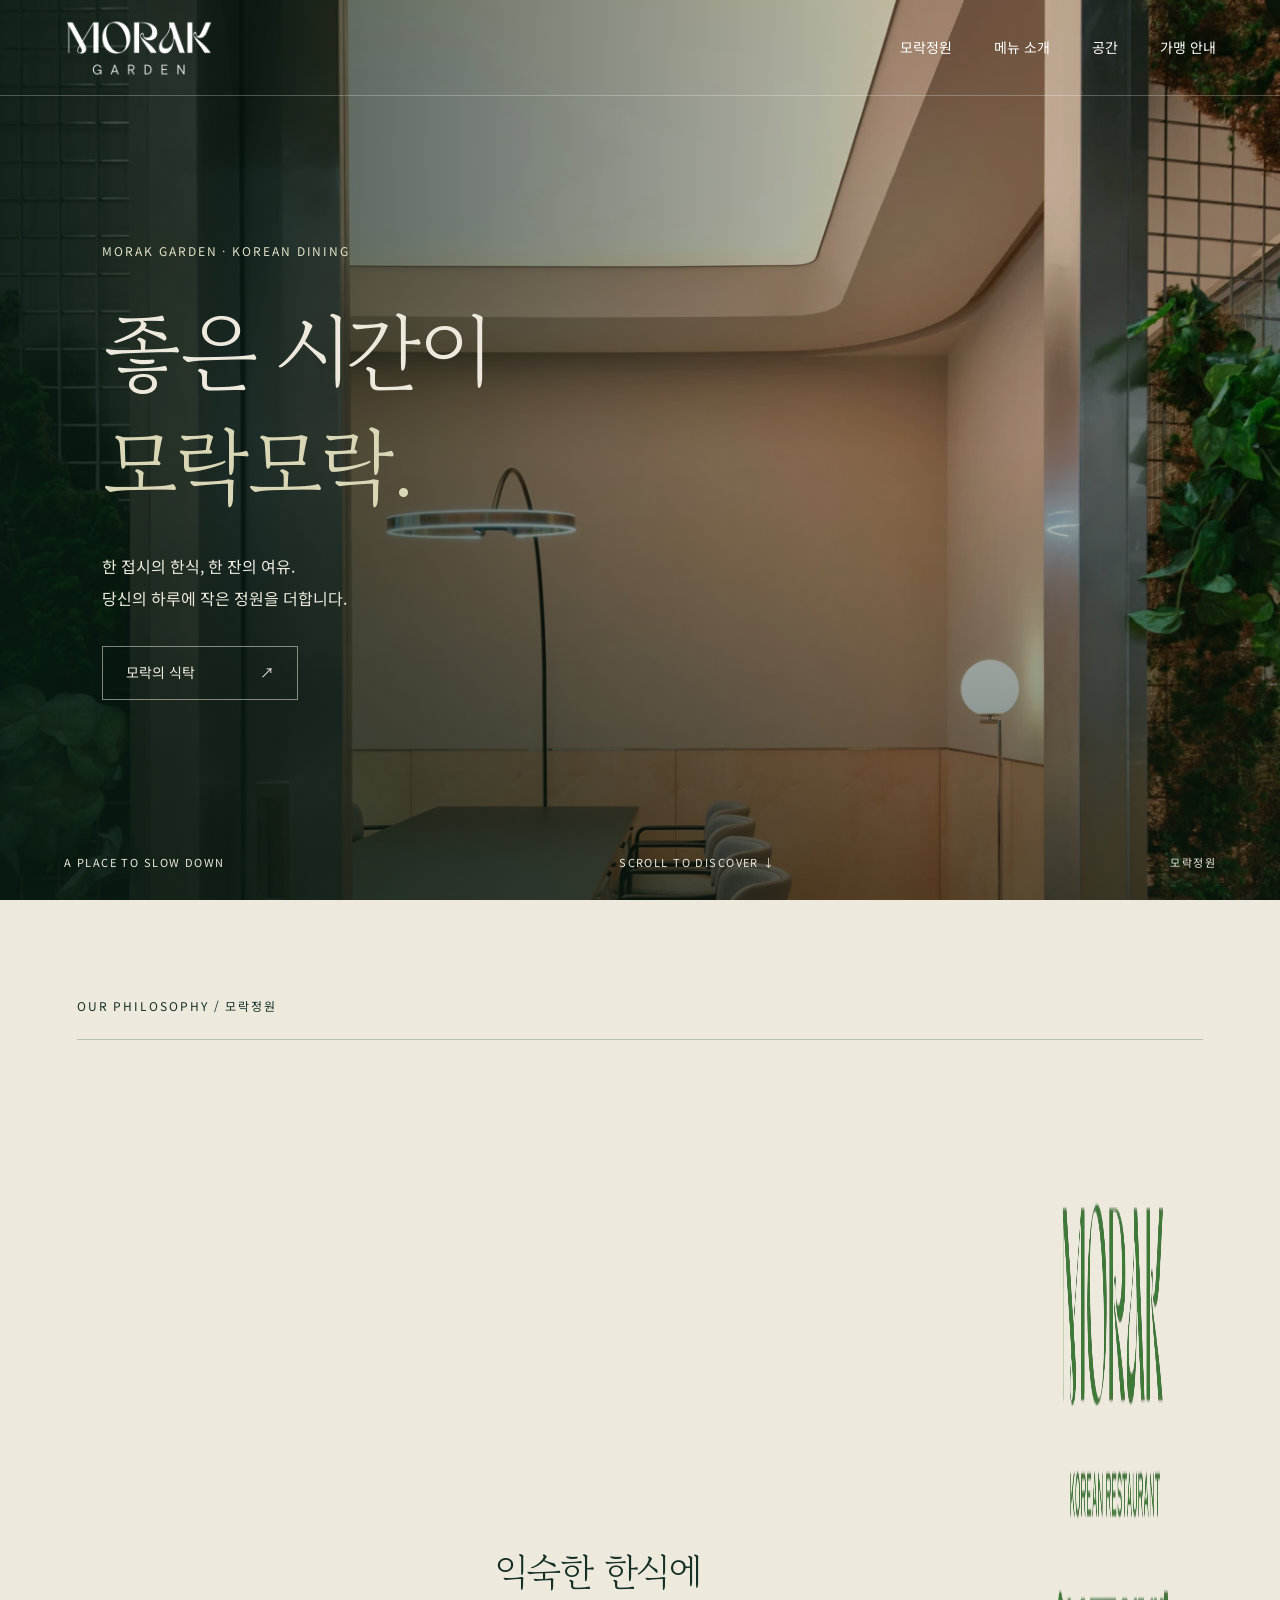
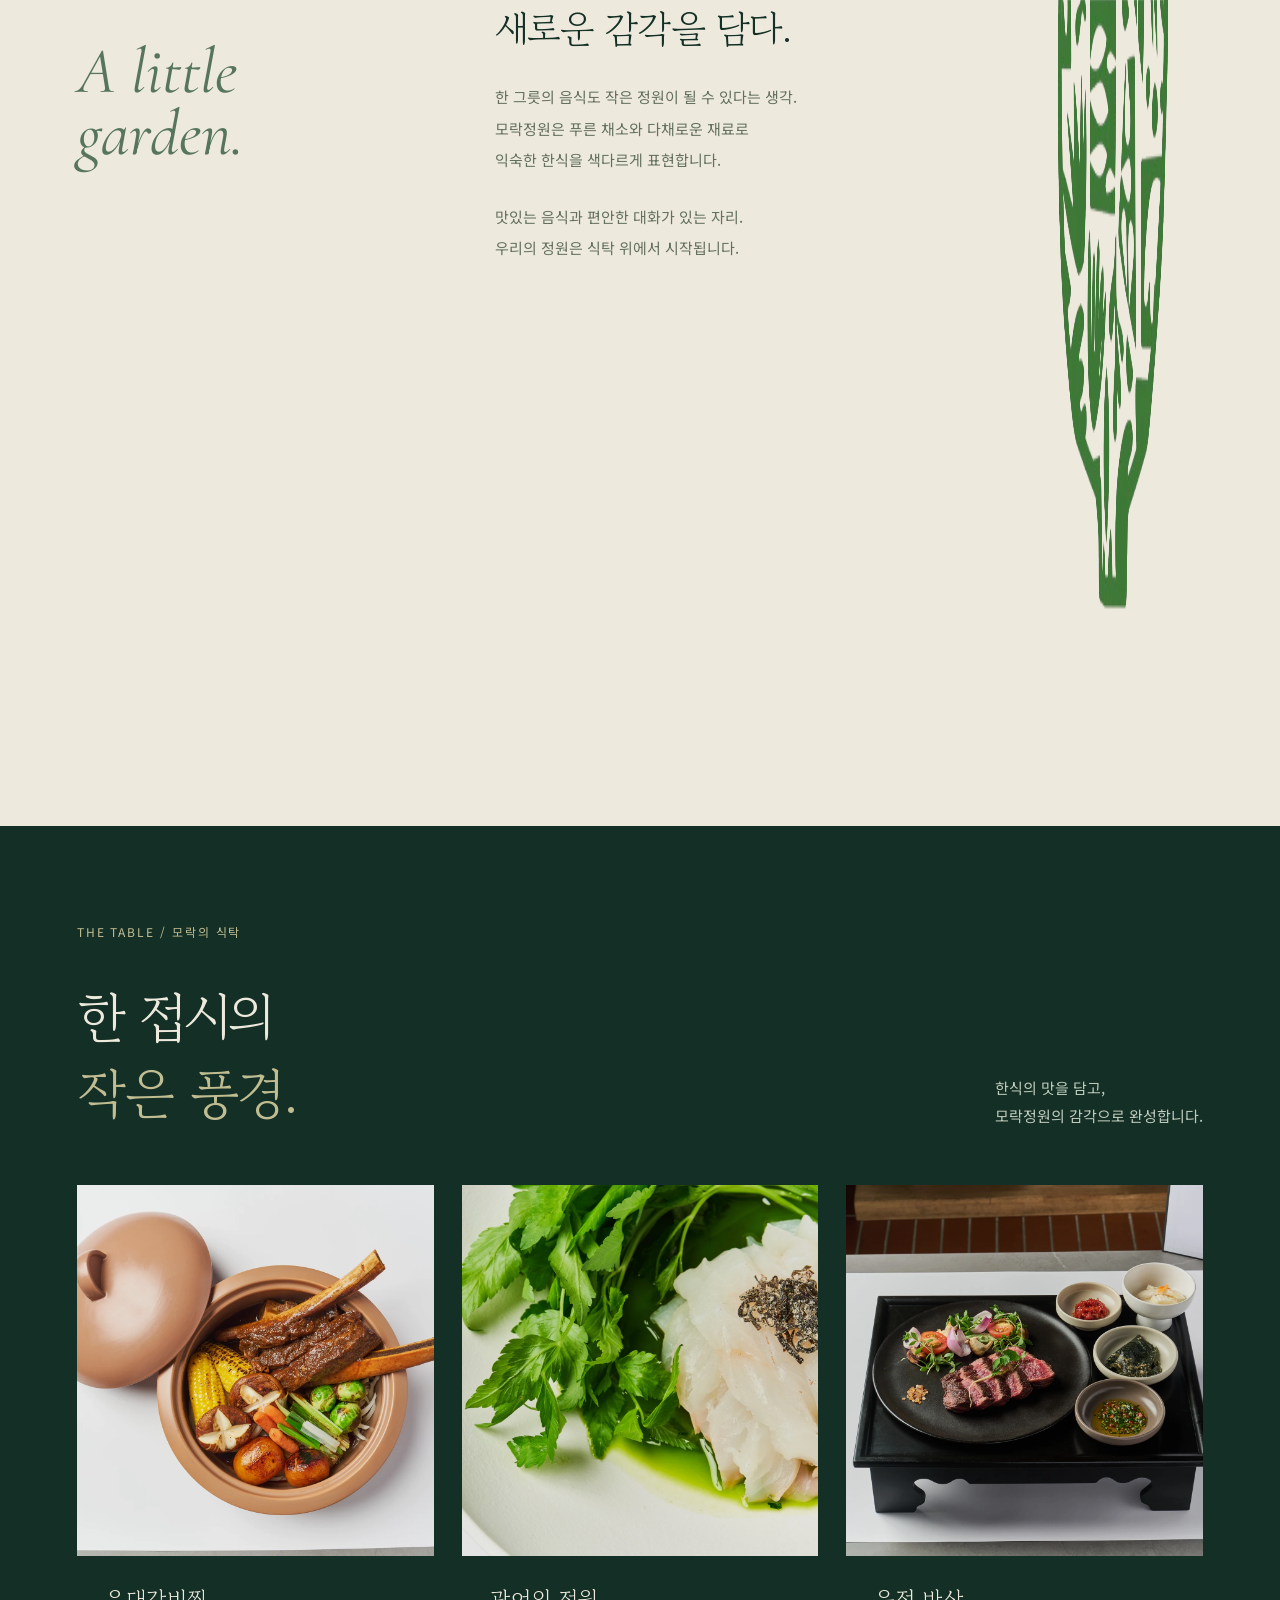
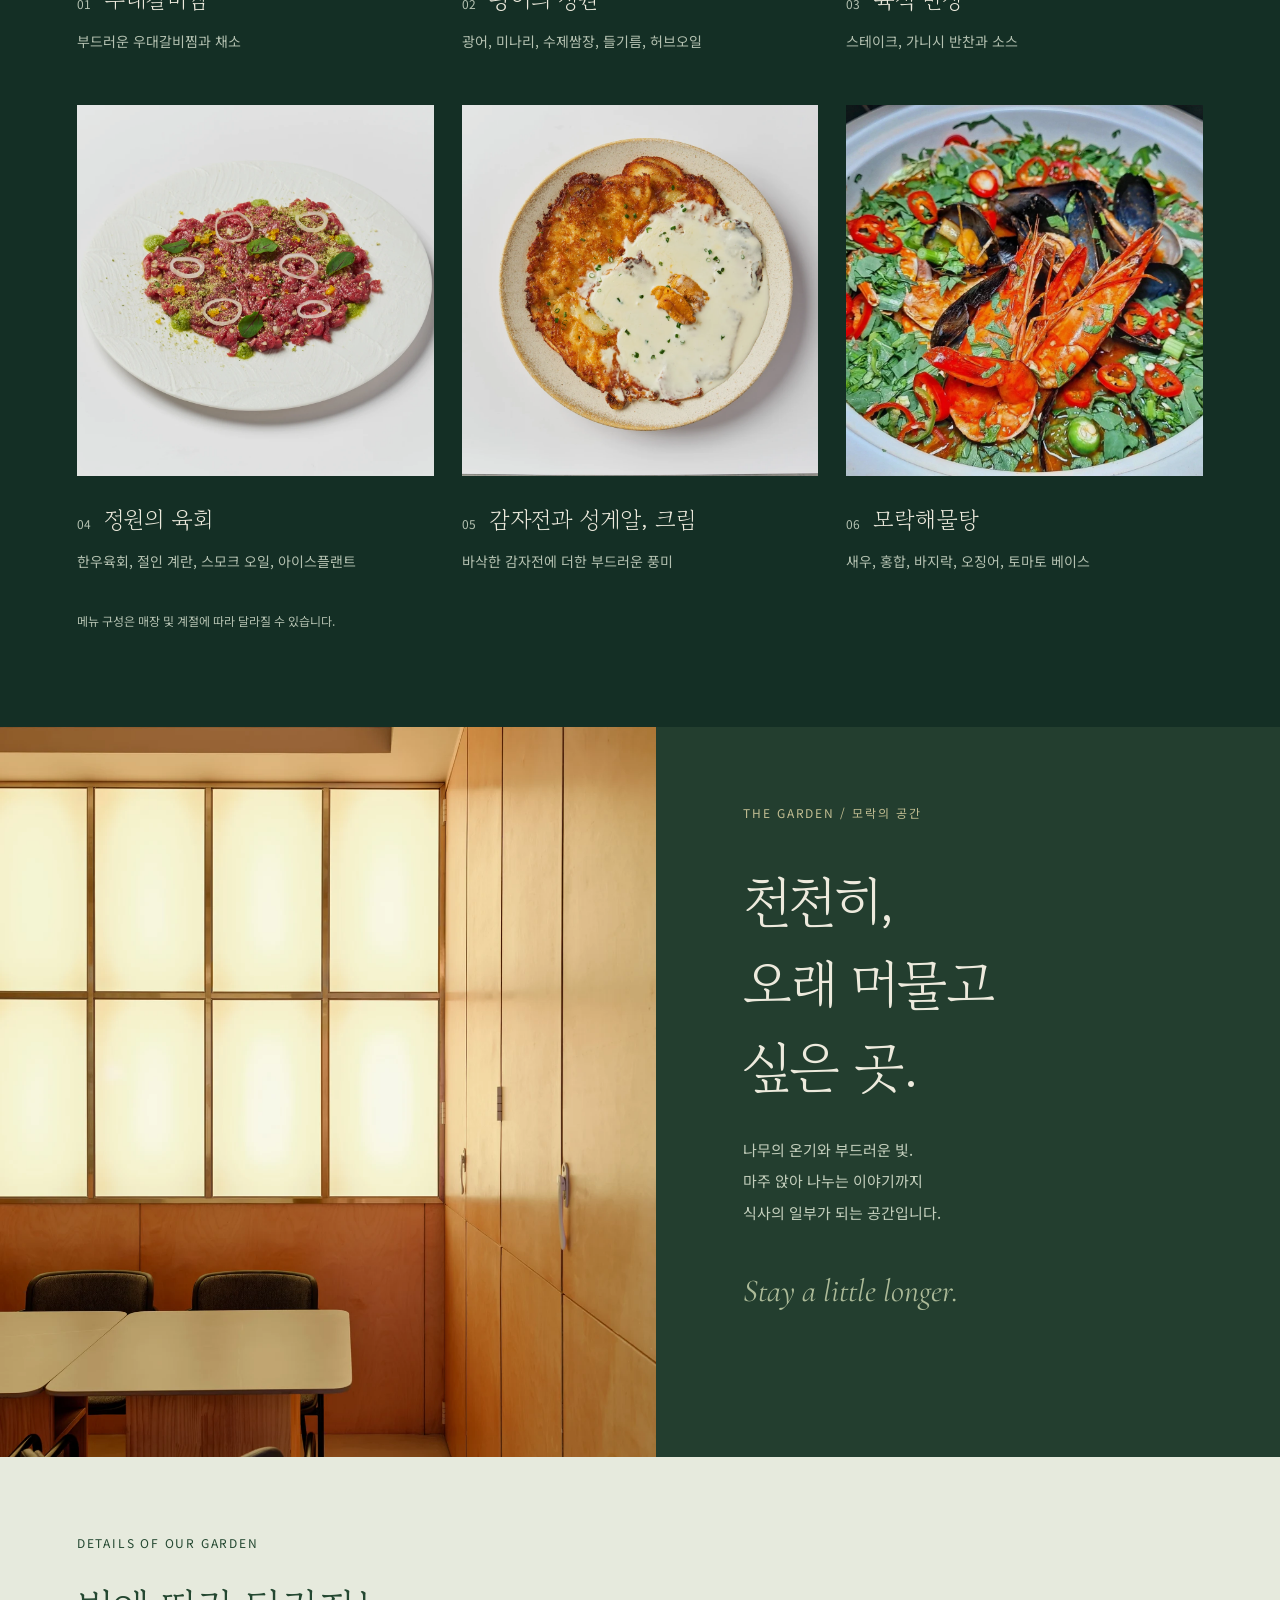
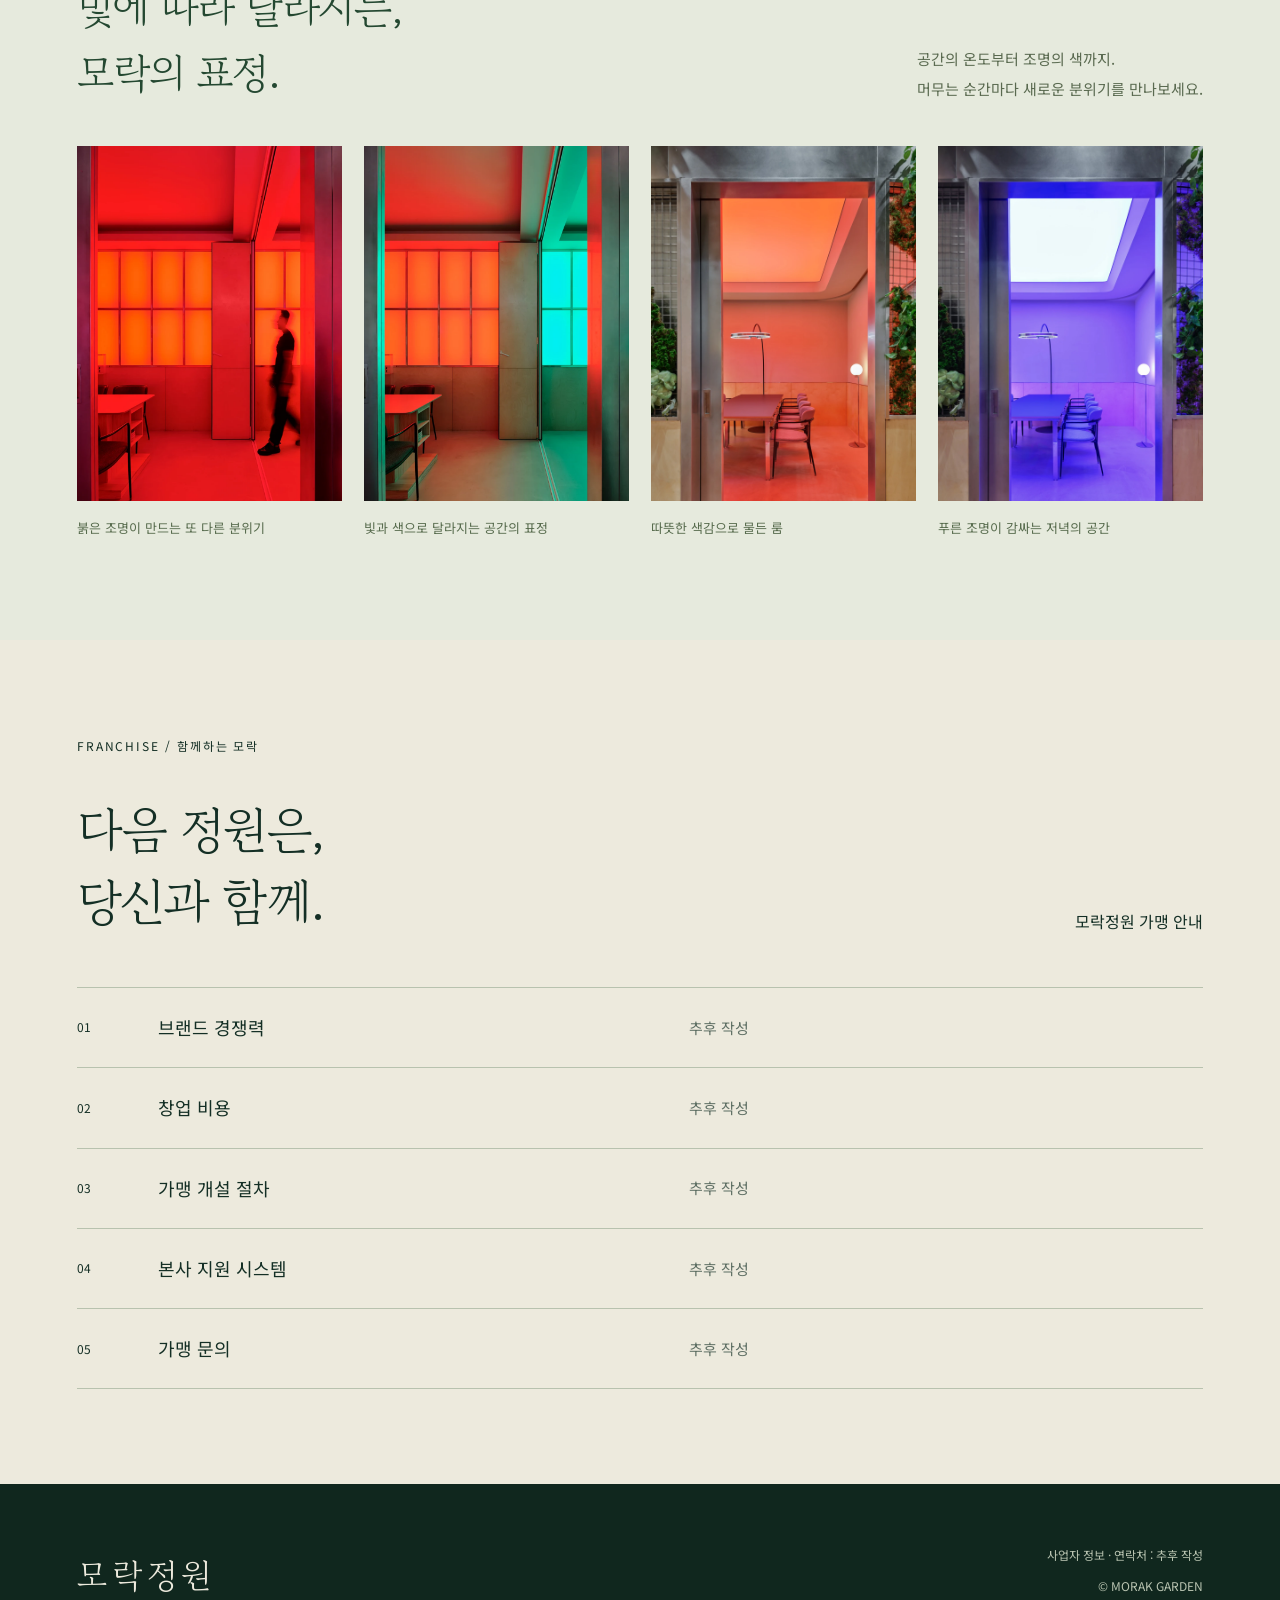
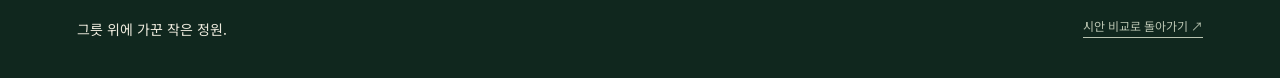
==== design-2/index.html @ ab6e7b5a "Add Morak design 2 and 3 with interior galleries" ====
<!doctype html><html lang="ko"><head><meta charset="utf-8"><meta name="viewport" content="width=device-width,initial-scale=1"><title>시안 2 · 머무는 정원 | 모락정원</title><meta name="description" content="모락정원의 메뉴와 공간, 가맹 안내"><link rel="icon" href="../favicon.svg"><link rel="preconnect" href="https://fonts.googleapis.com"><link rel="preconnect" href="https://fonts.gstatic.com" crossorigin><link href="https://fonts.googleapis.com/css2?family=Gowun+Batang:wght@400;700&family=Noto+Sans+KR:wght@400;500;600;700&family=Cormorant+Garamond:wght@400;500;600&display=swap" rel="stylesheet"><link rel="stylesheet" href="../designs/base.css"><link rel="stylesheet" href="design-2.css"><script src="../designs/navigation.js" defer></script><link rel="stylesheet" href="../designs/interiors.css"></head><body><a class="skip" href="#main">본문 바로가기</a><header class="site-header"><a class="brand" href="#" aria-label="모락정원 홈"><img src="../assets/logo.webp" alt="MORAK GARDEN" width="160" height="64"></a><button class="nav-toggle" aria-expanded="false" aria-controls="navigation" aria-label="메뉴 열기"><span></span><span></span></button><nav id="navigation" aria-label="주요 메뉴"><a href="#about">모락정원</a><a href="#menu">메뉴 소개</a><a href="#space">공간</a><a href="#franchise">가맹 안내</a></nav></header><main id="main"><section class="cinema-hero"><img class="hero-background" src="../assets/room.webp" alt="따뜻한 빛과 나무 테이블이 있는 모락정원" width="1200" height="1200" fetchpriority="high"><div class="hero-shade"></div><div class="hero-text"><p class="eyebrow">MORAK GARDEN · KOREAN DINING</p><h1>좋은 시간이<br><em>모락모락.</em></h1><p>한 접시의 한식, 한 잔의 여유.<br>당신의 하루에 작은 정원을 더합니다.</p><a class="outline-link" href="#menu">모락의 식탁 <span>↗</span></a></div><div class="hero-bottom"><span>A PLACE TO SLOW DOWN</span><a href="#about">SCROLL TO DISCOVER ↓</a><span>모락정원</span></div></section>
<section id="about" class="story section"><div class="section-label">OUR PHILOSOPHY / 모락정원</div><div class="story-inner"><span class="serif-word">A little<br>garden.</span><div><h2>익숙한 한식에<br>새로운 감각을 담다.</h2><p>한 그릇의 음식도 작은 정원이 될 수 있다는 생각.<br>모락정원은 푸른 채소와 다채로운 재료로<br>익숙한 한식을 색다르게 표현합니다.</p><p>맛있는 음식과 편안한 대화가 있는 자리.<br>우리의 정원은 식탁 위에서 시작됩니다.</p></div><img class="emblem" src="../assets/emblem.webp" alt="모락정원 브랜드 심볼" width="1200" height="1200" loading="lazy"></div></section>
<section id="menu" class="menu section"><div class="menu-intro"><div><div class="section-label">THE TABLE / 모락의 식탁</div><h2>한 접시의<br><em>작은 풍경.</em></h2></div><p>한식의 맛을 담고,<br>모락정원의 감각으로 완성합니다.</p></div><div class="menu-grid"><article class="dish"><div class="dish-photo"><img class="" src="../assets/galbi.webp" alt="우대갈비찜" width="1200" height="1200" loading="lazy"></div><div class="dish-heading"><span class="number">01</span><h3>우대갈비찜</h3></div><p>부드러운 우대갈비찜과 채소</p></article><article class="dish"><div class="dish-photo"><img class="" src="../assets/flatfish.webp" alt="광어의 정원" width="1200" height="1200" loading="lazy"></div><div class="dish-heading"><span class="number">02</span><h3>광어의 정원</h3></div><p>광어, 미나리, 수제쌈장, 들기름, 허브오일</p></article><article class="dish"><div class="dish-photo"><img class="" src="../assets/yukjeok.webp" alt="육적 반상" width="1200" height="1200" loading="lazy"></div><div class="dish-heading"><span class="number">03</span><h3>육적 반상</h3></div><p>스테이크, 가니시 반찬과 소스</p></article><article class="dish"><div class="dish-photo"><img class="" src="../assets/tartare.webp" alt="정원의 육회" width="1200" height="1200" loading="lazy"></div><div class="dish-heading"><span class="number">04</span><h3>정원의 육회</h3></div><p>한우육회, 절인 계란, 스모크 오일, 아이스플랜트</p></article><article class="dish"><div class="dish-photo"><img class="" src="../assets/potato.webp" alt="감자전과 성게알, 크림" width="1200" height="1200" loading="lazy"></div><div class="dish-heading"><span class="number">05</span><h3>감자전과 성게알, 크림</h3></div><p>바삭한 감자전에 더한 부드러운 풍미</p></article><article class="dish"><div class="dish-photo"><img class="" src="../assets/seafood.webp" alt="모락해물탕" width="1200" height="1200" loading="lazy"></div><div class="dish-heading"><span class="number">06</span><h3>모락해물탕</h3></div><p>새우, 홍합, 바지락, 오징어, 토마토 베이스</p></article></div><p class="note">메뉴 구성은 매장 및 계절에 따라 달라질 수 있습니다.</p></section>
<section id="space" class="space"><div class="space-image"><img class="" src="../assets/space.webp" alt="은은한 빛이 들어오는 모락정원 테이블" width="1200" height="1200" loading="lazy"></div><div class="space-copy"><div class="section-label">THE GARDEN / 모락의 공간</div><h2>천천히,<br>오래 머물고<br>싶은 곳.</h2><p>나무의 온기와 부드러운 빛.<br>마주 앉아 나누는 이야기까지<br>식사의 일부가 되는 공간입니다.</p><span class="serif-word">Stay a little longer.</span></div></section><section class="interior-gallery" aria-labelledby="interior-title"><div class="interior-heading"><div><p>DETAILS OF OUR GARDEN</p><h2 id="interior-title">빛에 따라 달라지는,<br>모락의 표정.</h2></div><p>공간의 온도부터 조명의 색까지.<br>머무는 순간마다 새로운 분위기를 만나보세요.</p></div><div class="interior-grid"><figure><a href="../assets/space-red.webp" target="_blank" rel="noopener" aria-label="붉은 조명이 만드는 또 다른 분위기 사진 크게 보기"><img src="../assets/space-red.webp" alt="붉은 조명이 만드는 또 다른 분위기" width="1000" height="1300" loading="lazy"></a><figcaption>붉은 조명이 만드는 또 다른 분위기</figcaption></figure><figure><a href="../assets/space-green.webp" target="_blank" rel="noopener" aria-label="빛과 색으로 달라지는 공간의 표정 사진 크게 보기"><img src="../assets/space-green.webp" alt="빛과 색으로 달라지는 공간의 표정" width="1000" height="1300" loading="lazy"></a><figcaption>빛과 색으로 달라지는 공간의 표정</figcaption></figure><figure><a href="../assets/space-amber.webp" target="_blank" rel="noopener" aria-label="따뜻한 색감으로 물든 룸 사진 크게 보기"><img src="../assets/space-amber.webp" alt="따뜻한 색감으로 물든 룸" width="1000" height="1300" loading="lazy"></a><figcaption>따뜻한 색감으로 물든 룸</figcaption></figure><figure><a href="../assets/space-blue.webp" target="_blank" rel="noopener" aria-label="푸른 조명이 감싸는 저녁의 공간 사진 크게 보기"><img src="../assets/space-blue.webp" alt="푸른 조명이 감싸는 저녁의 공간" width="1000" height="1300" loading="lazy"></a><figcaption>푸른 조명이 감싸는 저녁의 공간</figcaption></figure></div></section><section id="franchise" class="franchise section"><div class="section-label">FRANCHISE / 함께하는 모락</div><div class="franchise-intro"><h2>다음 정원은,<br>당신과 함께.</h2><p>모락정원 가맹 안내</p></div><div class="franchise-rows"><div><span>01</span><h3>브랜드 경쟁력</h3><p>추후 작성</p></div><div><span>02</span><h3>창업 비용</h3><p>추후 작성</p></div><div><span>03</span><h3>가맹 개설 절차</h3><p>추후 작성</p></div><div><span>04</span><h3>본사 지원 시스템</h3><p>추후 작성</p></div><div><span>05</span><h3>가맹 문의</h3><p>추후 작성</p></div></div></section></main><footer><div><a href="#" class="footer-name">모락정원</a><p>그릇 위에 가꾼 작은 정원.</p></div><div class="footer-info"><span>사업자 정보 · 연락처 : 추후 작성</span><span>© MORAK GARDEN</span><a href="../designs/">시안 비교로 돌아가기 ↗</a></div></footer></body></html>
---- designs/base.css ----
*{box-sizing:border-box}html{scroll-behavior:smooth;scroll-padding-top:100px}body{margin:0;font:16px/1.85 'Noto Sans KR',sans-serif;word-break:keep-all}a{color:inherit;text-decoration:none}button{font:inherit}img{display:block;max-width:100%}h1,h2,h3,p,figure{margin:0}h1,h2,h3{font-family:'Gowun Batang',serif;font-weight:400}em{font-style:normal}.skip{position:fixed;top:-100px;z-index:100;background:white;color:#173b2c;padding:12px}.skip:focus{top:0}a:focus-visible,button:focus-visible{outline:3px solid #b48d41;outline-offset:6px}.site-header{height:96px;display:flex;align-items:center;justify-content:space-between;padding:0 5%;z-index:20;position:relative}.brand img{width:150px;height:62px;object-fit:cover}.site-header nav{display:flex;gap:42px;font-size:14px}.nav-toggle{display:none}.section{padding:95px 6%}.section-label,.eyebrow{font-size:12px;letter-spacing:.16em}.section-label{margin-bottom:35px}.menu-intro{display:flex;justify-content:space-between;align-items:end;margin-bottom:55px;gap:30px}.menu-grid{display:grid;grid-template-columns:repeat(3,1fr);gap:50px 28px}.dish-photo{aspect-ratio:1.12;overflow:hidden}.dish-photo img{width:100%;height:100%;object-fit:cover;transition:transform .6s}.dish:hover img{transform:scale(1.035)}.dish-heading{display:flex;align-items:baseline;gap:13px;margin:19px 0 8px}.dish h3{font-size:23px}.number{font-size:12px}.dish p{font-size:14px;line-height:1.85}.note{font-size:12px;margin-top:35px}.franchise-intro{display:flex;justify-content:space-between;align-items:end;margin-bottom:50px}.franchise-rows>div{display:grid;grid-template-columns:65px 1fr 1fr;padding:23px 0;border-top:1px solid currentColor;align-items:center;gap:16px}.franchise-rows>div:last-child{border-bottom:1px solid currentColor}.franchise-rows span{font-size:12px}.franchise-rows h3{font-family:inherit;font-size:18px}.franchise-rows p{font-size:15px;opacity:.65}footer{padding:60px 6% 35px;display:flex;justify-content:space-between;gap:35px}.footer-name{font-family:'Gowun Batang',serif;font-size:34px;letter-spacing:.12em}footer p{font-size:14px;margin-top:10px}.footer-info{display:flex;flex-direction:column;gap:8px;align-items:flex-end;font-size:12px}.footer-info a{margin-top:10px;border-bottom:1px solid currentColor}@media(max-width:760px){html{scroll-padding-top:80px}.site-header{height:80px;padding:0 6%}.brand img{width:130px;height:54px}.nav-toggle{display:flex;gap:7px;flex-direction:column;border:0;background:none;color:inherit;padding:14px 0 14px 14px}.nav-toggle span{width:26px;height:1px;background:currentColor}.site-header nav{display:none;position:absolute;top:80px;left:0;right:0;padding:20px 6%;flex-direction:column;gap:0;background:inherit;color:inherit}.site-header nav.open{display:flex}.site-header nav a{padding:12px 0;border-bottom:1px solid currentColor}.section{padding:58px 6%}.section-label{font-size:11px;margin-bottom:25px}.menu-grid{grid-template-columns:repeat(2,1fr);gap:32px 15px}.menu-intro{display:block;margin-bottom:30px}.menu-intro>p{margin-top:20px;font-size:14px}.dish h3{font-size:18px;line-height:1.6}.dish-heading{gap:7px;margin-top:13px}.dish p{font-size:12px}.franchise-intro{display:block}.franchise-intro>p{margin-top:18px;font-size:14px}.franchise-rows>div{grid-template-columns:25px 1fr 75px;gap:8px;padding:20px 0}.franchise-rows h3{font-size:16px}.franchise-rows p{font-size:14px;text-align:right}footer{flex-direction:column;padding:45px 6% 30px}.footer-info{align-items:flex-start}}@media(prefers-reduced-motion:reduce){html{scroll-behavior:auto}.dish-photo img{transition:none}}
---- design-2/design-2.css ----
:root{--green:#142f25;--cream:#edeadd;--gold:#c1bd92}body{background:var(--green);color:var(--cream)}.site-header{position:absolute;left:0;right:0;border-bottom:1px solid #ffffff40;color:white;background:transparent}.brand img{filter:brightness(0) invert(1)}.cinema-hero{height:min(950px,100svh);min-height:730px;position:relative;display:flex;align-items:center}.hero-background{position:absolute;inset:0;height:100%;width:100%;object-fit:cover;object-position:center 48%}.hero-shade{position:absolute;inset:0;background:linear-gradient(90deg,rgba(7,26,17,.86),rgba(7,26,17,.24) 70%),linear-gradient(0deg,rgba(7,26,17,.45),transparent 50%)}.hero-text{position:relative;z-index:1;padding:130px 8% 90px}.hero-text .eyebrow{color:#e1e2c7}.hero-text h1{font-size:clamp(58px,6.6vw,96px);line-height:1.35;letter-spacing:-.05em;margin:30px 0}.hero-text h1 em{color:#d9d7b6}.hero-text>p:not(.eyebrow){line-height:2;font-size:16px}.outline-link{display:inline-flex;gap:65px;border:1px solid #eeeadd85;padding:13px 23px;font-size:14px;margin-top:32px}.outline-link:hover{background:#ffffff15}.hero-bottom{position:absolute;bottom:28px;left:5%;right:5%;display:flex;justify-content:space-between;gap:20px;font-size:11px;letter-spacing:.13em}.story{background:var(--cream);color:var(--green)}.story .section-label{padding-bottom:22px;border-bottom:1px solid #bac2b2}.story-inner{display:grid;grid-template-columns:1fr 1.3fr .5fr;gap:55px;align-items:center;padding:28px 0}.serif-word{font-family:'Cormorant Garamond',serif;font-size:65px;line-height:.95;font-style:italic;color:#57755c}.story h2{font-size:38px;line-height:1.5;letter-spacing:-.045em}.story p{font-size:15px;line-height:2.1;color:#64705e;margin-top:25px}.emblem{max-width:130px;margin:auto}.menu .section-label{color:var(--gold)}.menu h2{font-size:54px;line-height:1.4;letter-spacing:-.045em}.menu h2 em{color:var(--gold)}.menu-intro>p{color:#bfccbe;font-size:15px}.dish-photo{aspect-ratio:.96}.dish-photo img{filter:brightness(.94)}.dish p,.number,.note{color:#b4c1b1}.dish-heading{padding-top:3px}.space{display:grid;grid-template-columns:1.05fr 1fr;background:#233e2f}.space-image{height:730px}.space-image img{height:100%;width:100%;object-fit:cover}.space-copy{padding:75px 14%}.space-copy h2{font-size:55px;line-height:1.5;letter-spacing:-.05em}.space-copy p{font-size:15px;line-height:2.1;color:#c3cebc;margin-top:27px}.space-copy .serif-word{font-size:32px;color:#acba98;display:block;margin-top:48px}.space .section-label{color:var(--gold)}.franchise{background:var(--cream);color:var(--green)}.franchise h2{font-size:50px;line-height:1.45;letter-spacing:-.04em}.franchise-rows>div{border-color:#b8c2ae}.franchise-rows>div:last-child{border-color:#b8c2ae}footer{background:#10271e}.footer-info{color:#b9c4b1}@media(max-width:1000px){.story-inner{grid-template-columns:.8fr 1.3fr;gap:35px}.emblem{display:none}.space-copy{padding:60px 10%}.space-copy h2{font-size:44px}}@media(max-width:760px){.site-header nav{background:#142f25}.cinema-hero{min-height:690px;height:92svh}.hero-text{padding:140px 7% 100px}.hero-text h1{font-size:57px;margin:28px 0}.hero-text .eyebrow{font-size:10px}.hero-text>p:not(.eyebrow){font-size:14px}.hero-background{object-position:52% center}.hero-shade{background:linear-gradient(90deg,#081e18b0,#081e1850),linear-gradient(0deg,#081e1890,transparent)}.hero-bottom{font-size:10px}.hero-bottom>span:first-child{display:none}.story-inner{display:block;padding:0}.story .serif-word{display:block;font-size:45px;margin-bottom:30px}.story .serif-word br{display:none}.story h2{font-size:30px}.story p{font-size:14px}.menu h2{font-size:37px}.dish-photo{aspect-ratio:1}.space{grid-template-columns:1fr}.space-image{height:420px}.space-copy{padding:45px 7%}.space-copy h2{font-size:39px}.space-copy .serif-word{margin-top:30px}.franchise h2{font-size:35px}}
---- designs/interiors.css ----
.interior-gallery{padding:75px 6% 100px;background:#e6eadd;color:#244831}.interior-heading{display:flex;justify-content:space-between;align-items:end;gap:35px;margin-bottom:42px}.interior-heading>div>p{font-size:12px;letter-spacing:.15em;margin:0 0 20px}.interior-heading h2{font-family:'Gowun Batang',serif;font-weight:400;font-size:42px;line-height:1.55;letter-spacing:-.04em;margin:0}.interior-heading>p{font-size:15px;line-height:2;color:#5a6a50;margin:0}.interior-grid{display:grid;grid-template-columns:repeat(4,1fr);gap:22px}.interior-grid figure{margin:0}.interior-grid img{width:100%;height:355px;object-fit:cover}.interior-grid figcaption{font-size:13px;line-height:1.8;margin-top:15px;color:#586c4e}.interior-grid a{display:block}.interior-grid a:hover{opacity:.92}.compare-return{display:block;font-size:13px;margin-top:24px;text-align:right;text-decoration:underline}@media(max-width:1000px){.interior-grid{gap:16px}.interior-grid img{height:280px}}@media(max-width:760px){.interior-gallery{padding:50px 6% 60px}.interior-heading{display:block;margin-bottom:30px}.interior-heading h2{font-size:30px}.interior-heading>p{margin-top:22px;font-size:14px}.interior-grid{grid-template-columns:1fr 1fr;gap:27px 14px}.interior-grid img{height:250px}.interior-grid figcaption{font-size:12px}}
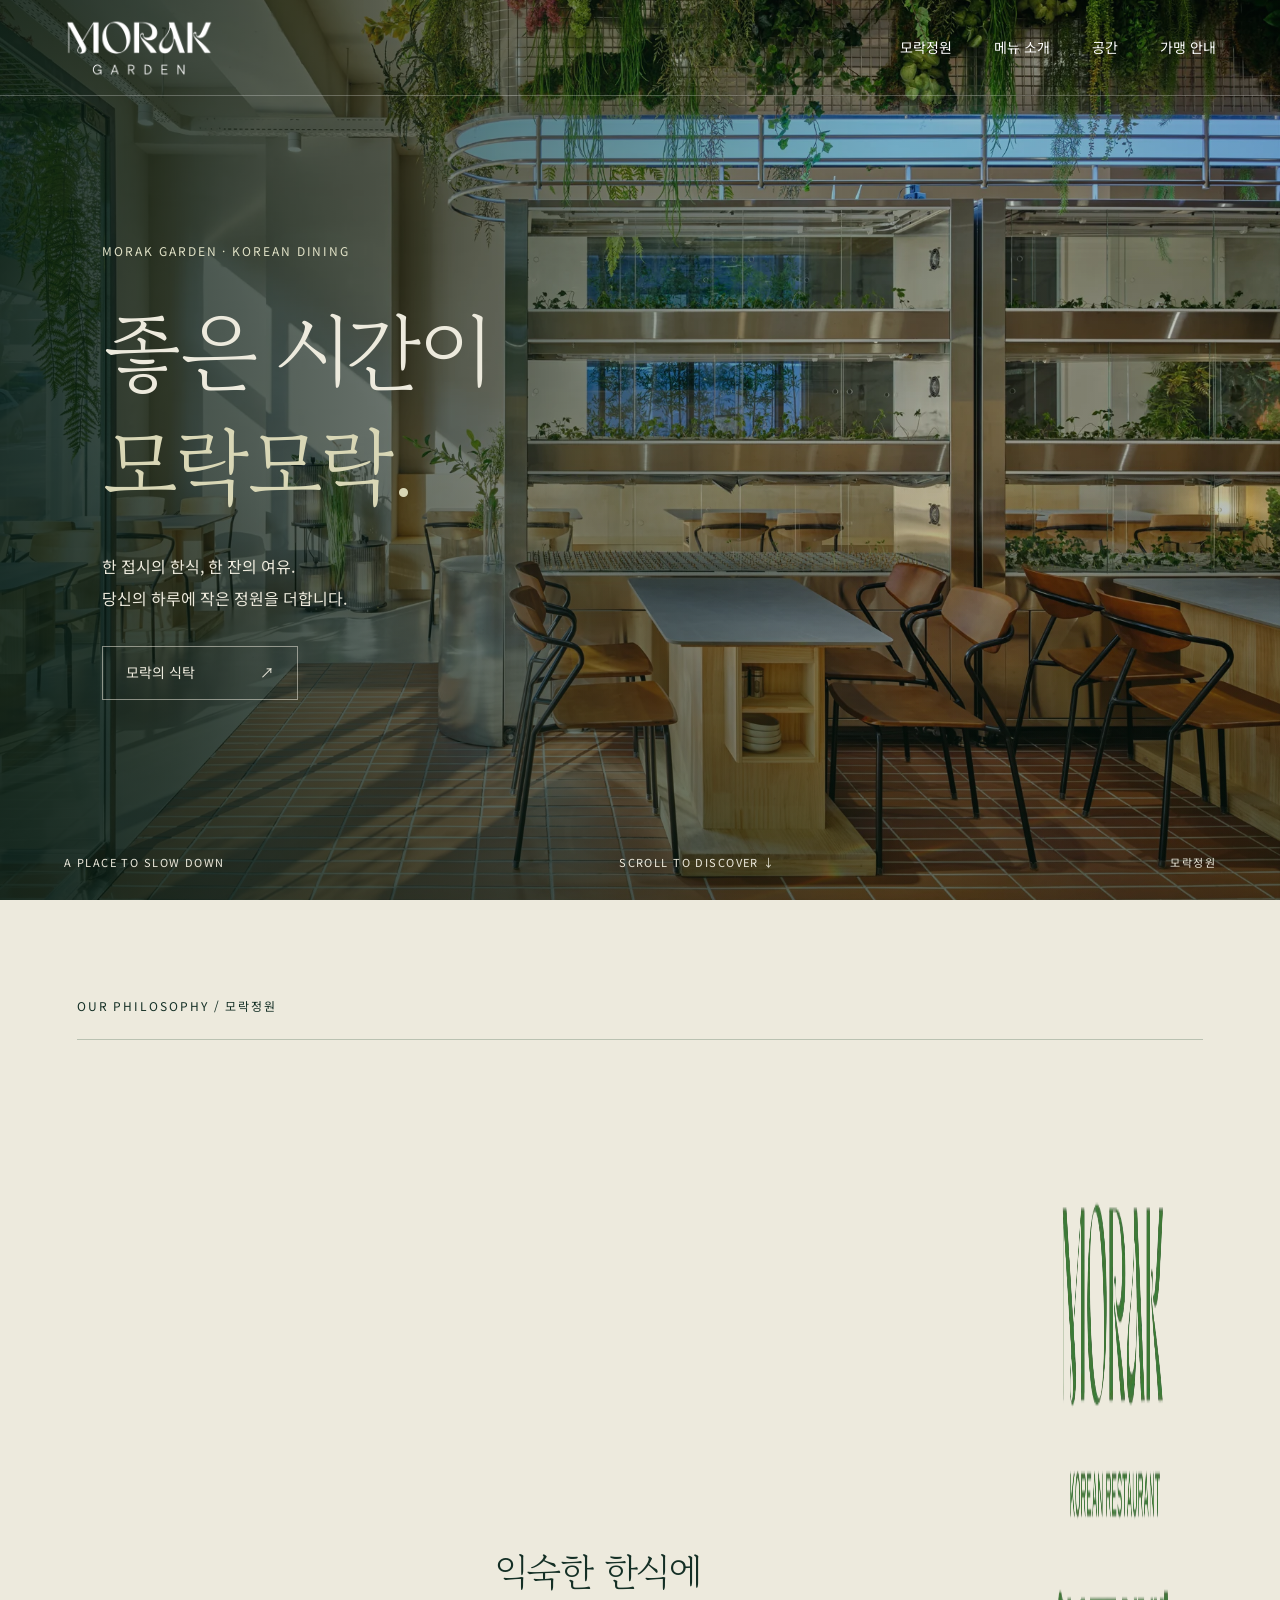
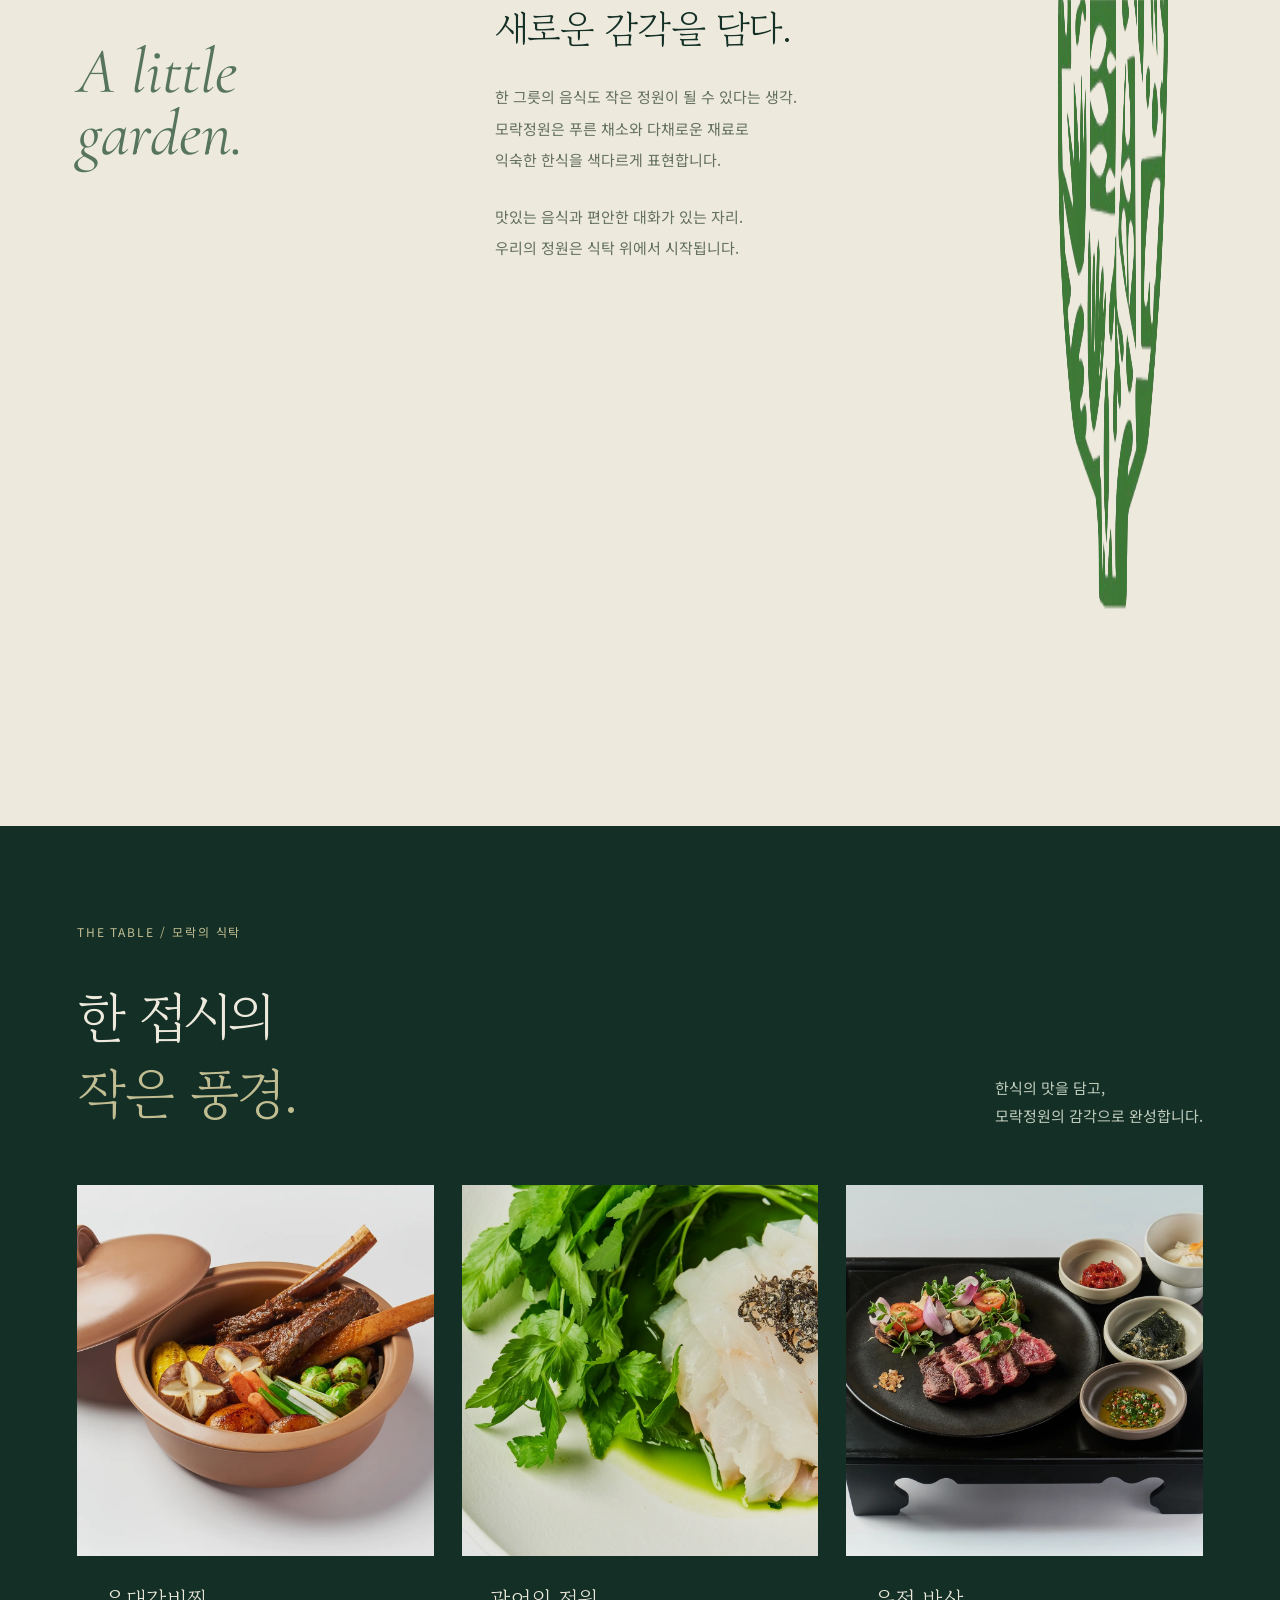
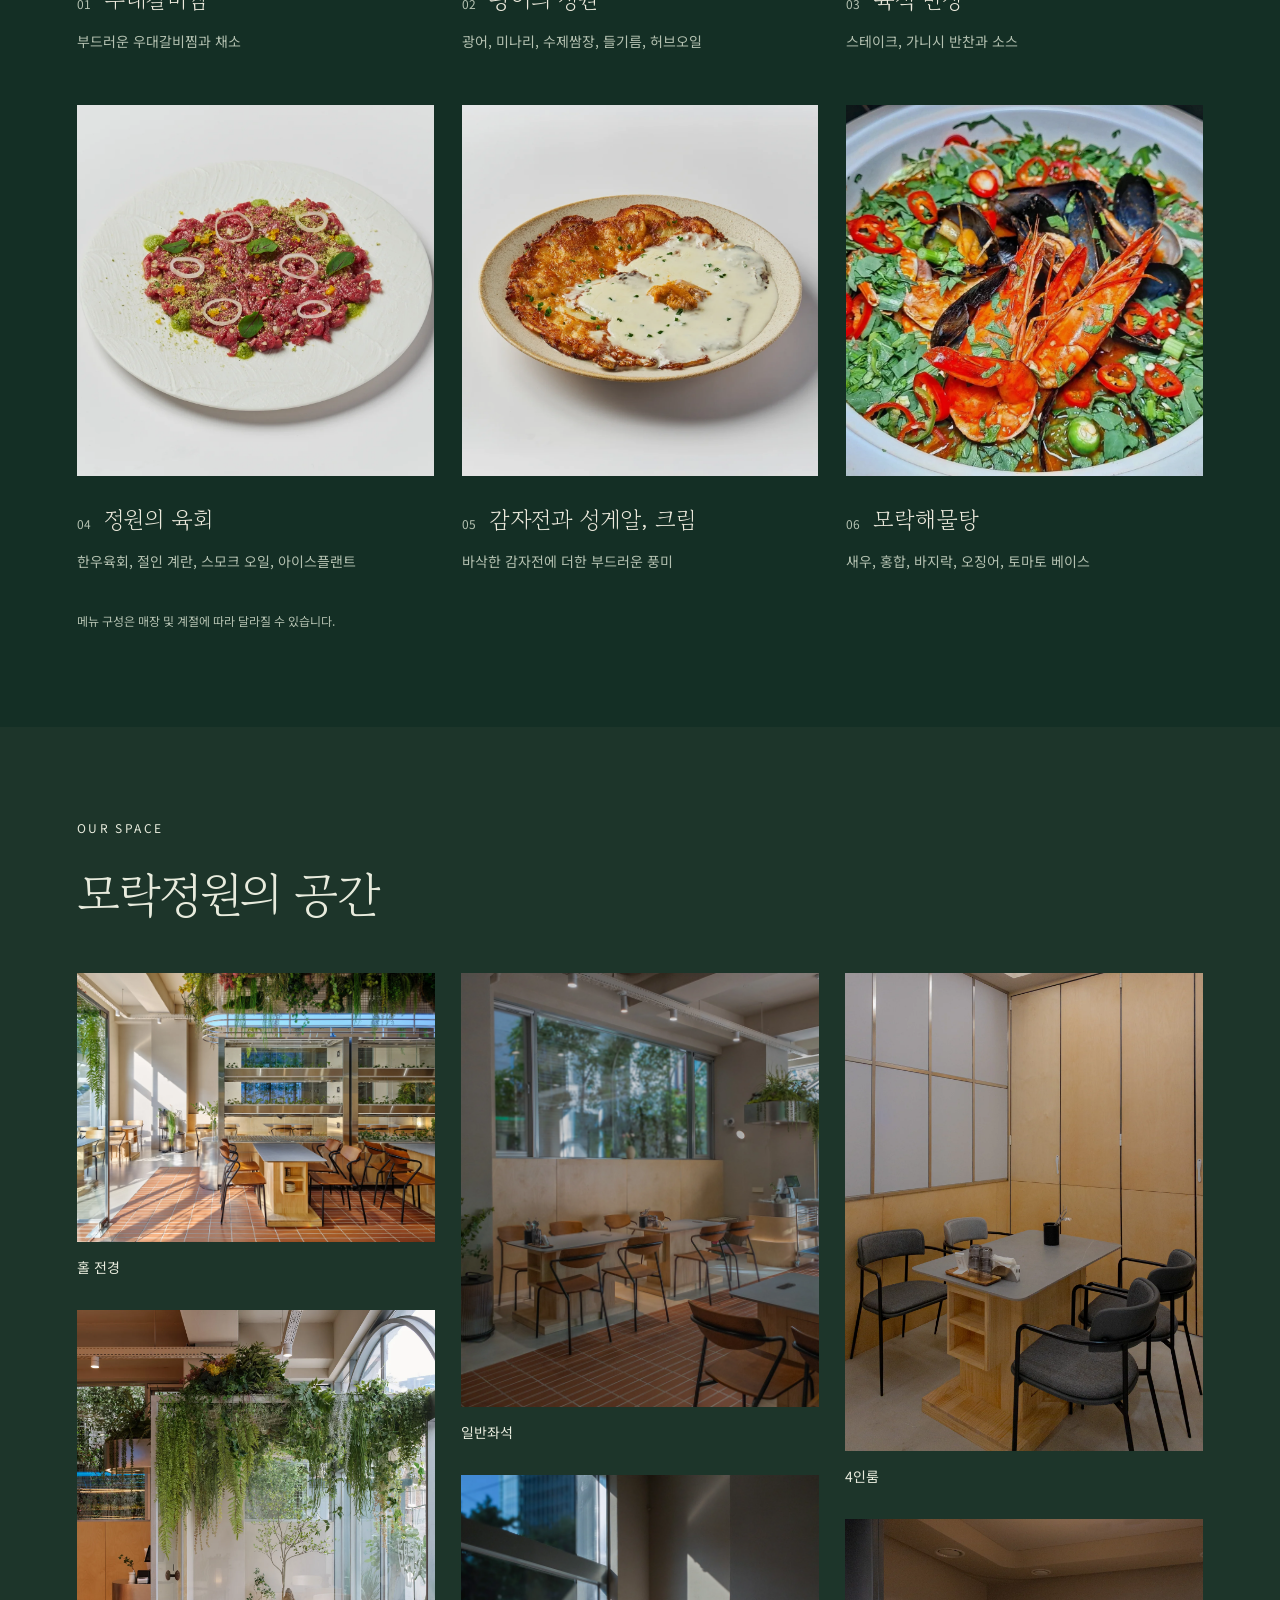
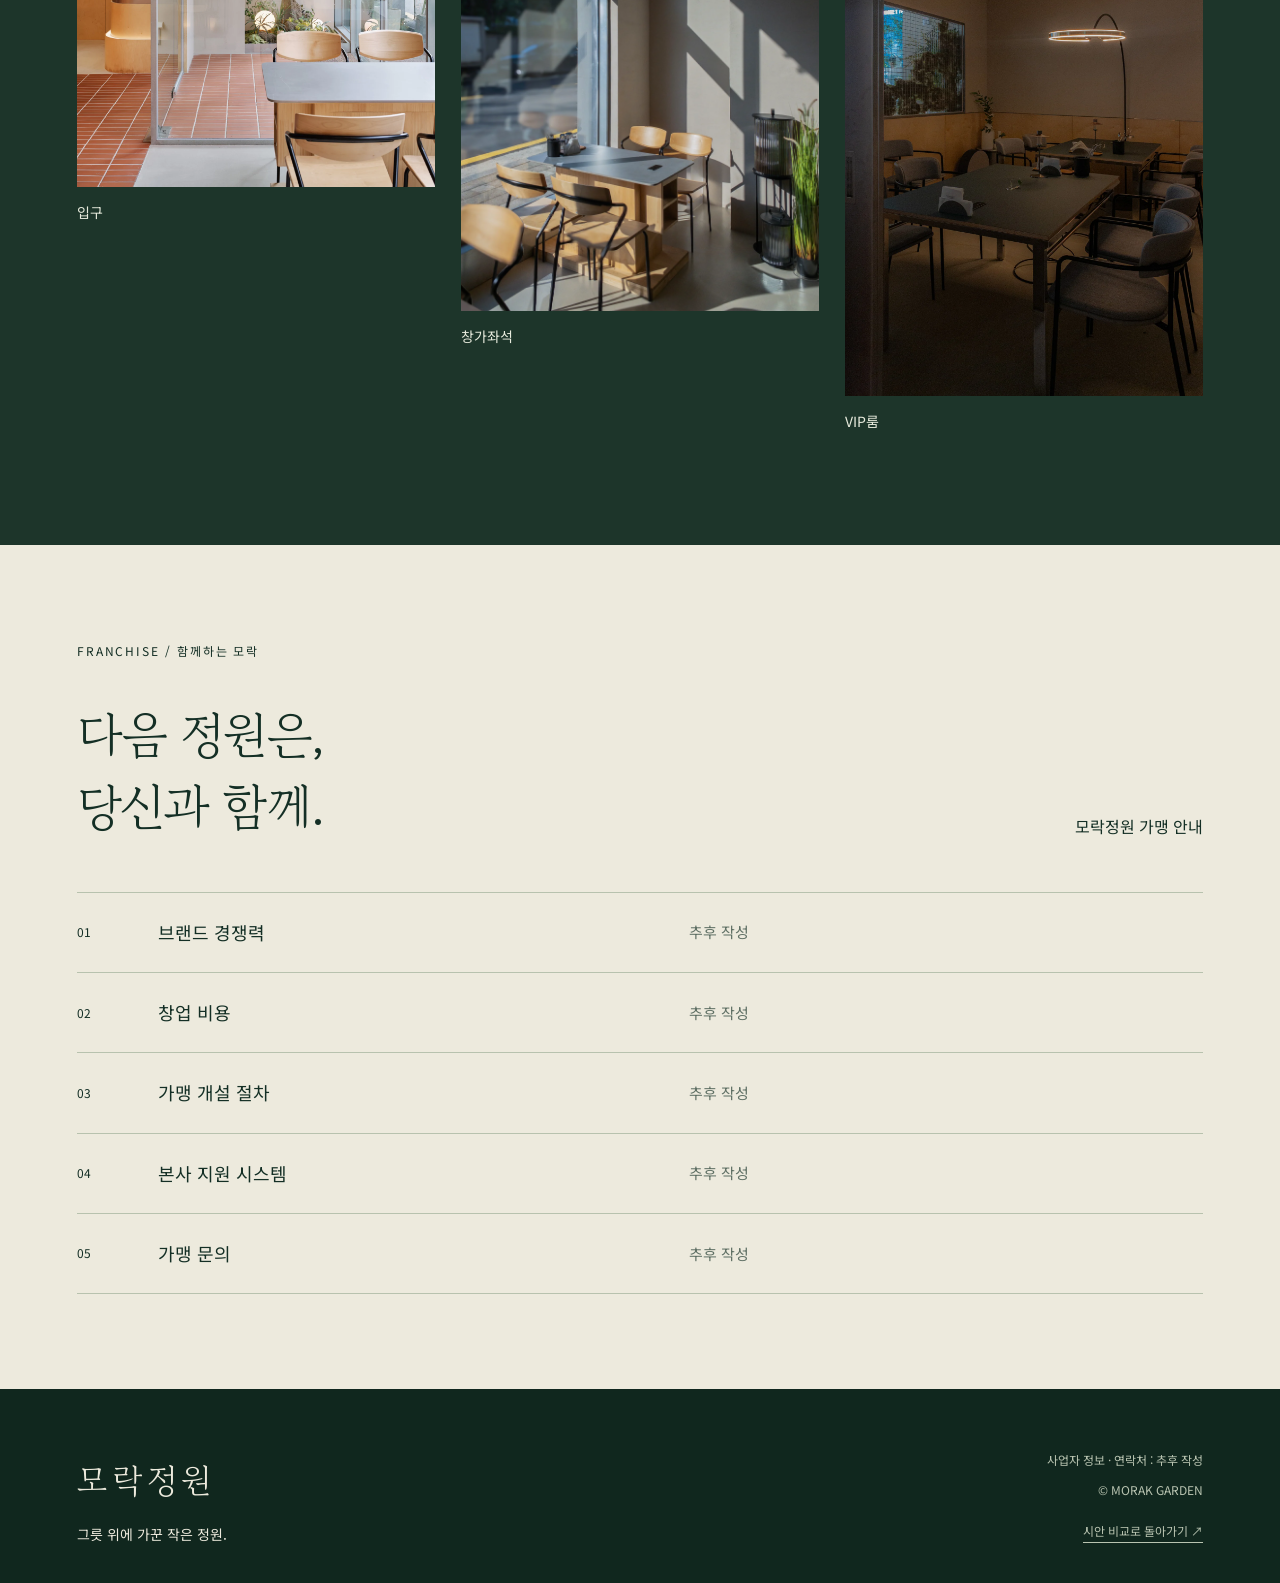
==== commit 5402c2a9: "Update three designs with current restaurant photos and space gallery" ====
--- a/design-2/index.html
+++ b/design-2/index.html
@@ -1,4 +1,4 @@
-<!doctype html><html lang="ko"><head><meta charset="utf-8"><meta name="viewport" content="width=device-width,initial-scale=1"><title>시안 2 · 머무는 정원 | 모락정원</title><meta name="description" content="모락정원의 메뉴와 공간, 가맹 안내"><link rel="icon" href="../favicon.svg"><link rel="preconnect" href="https://fonts.googleapis.com"><link rel="preconnect" href="https://fonts.gstatic.com" crossorigin><link href="https://fonts.googleapis.com/css2?family=Gowun+Batang:wght@400;700&family=Noto+Sans+KR:wght@400;500;600;700&family=Cormorant+Garamond:wght@400;500;600&display=swap" rel="stylesheet"><link rel="stylesheet" href="../designs/base.css"><link rel="stylesheet" href="design-2.css"><script src="../designs/navigation.js" defer></script><link rel="stylesheet" href="../designs/interiors.css"></head><body><a class="skip" href="#main">본문 바로가기</a><header class="site-header"><a class="brand" href="#" aria-label="모락정원 홈"><img src="../assets/logo.webp" alt="MORAK GARDEN" width="160" height="64"></a><button class="nav-toggle" aria-expanded="false" aria-controls="navigation" aria-label="메뉴 열기"><span></span><span></span></button><nav id="navigation" aria-label="주요 메뉴"><a href="#about">모락정원</a><a href="#menu">메뉴 소개</a><a href="#space">공간</a><a href="#franchise">가맹 안내</a></nav></header><main id="main"><section class="cinema-hero"><img class="hero-background" src="../assets/room.webp" alt="따뜻한 빛과 나무 테이블이 있는 모락정원" width="1200" height="1200" fetchpriority="high"><div class="hero-shade"></div><div class="hero-text"><p class="eyebrow">MORAK GARDEN · KOREAN DINING</p><h1>좋은 시간이<br><em>모락모락.</em></h1><p>한 접시의 한식, 한 잔의 여유.<br>당신의 하루에 작은 정원을 더합니다.</p><a class="outline-link" href="#menu">모락의 식탁 <span>↗</span></a></div><div class="hero-bottom"><span>A PLACE TO SLOW DOWN</span><a href="#about">SCROLL TO DISCOVER ↓</a><span>모락정원</span></div></section>
+<!doctype html><html lang="ko"><head><meta charset="utf-8"><meta name="viewport" content="width=device-width,initial-scale=1"><title>시안 2 · 머무는 정원 | 모락정원</title><meta name="description" content="모락정원의 메뉴와 공간, 가맹 안내"><link rel="icon" href="../favicon.svg"><link rel="preconnect" href="https://fonts.googleapis.com"><link rel="preconnect" href="https://fonts.gstatic.com" crossorigin><link href="https://fonts.googleapis.com/css2?family=Gowun+Batang:wght@400;700&family=Noto+Sans+KR:wght@400;500;600;700&family=Cormorant+Garamond:wght@400;500;600&display=swap" rel="stylesheet"><link rel="stylesheet" href="../designs/base.css"><link rel="stylesheet" href="design-2.css"><script src="../designs/navigation.js" defer></script><link rel="stylesheet" href="../designs/interiors.css"><script src="../designs/spaces.js" defer></script></head><body><a class="skip" href="#main">본문 바로가기</a><header class="site-header"><a class="brand" href="#" aria-label="모락정원 홈"><img src="../assets/logo.webp" alt="MORAK GARDEN" width="160" height="64"></a><button class="nav-toggle" aria-expanded="false" aria-controls="navigation" aria-label="메뉴 열기"><span></span><span></span></button><nav id="navigation" aria-label="주요 메뉴"><a href="#about">모락정원</a><a href="#menu">메뉴 소개</a><a href="#space">공간</a><a href="#franchise">가맹 안내</a></nav></header><main id="main"><section class="cinema-hero"><img class="hero-background" src="../assets/space-hall.webp" alt="모락정원 홀 전경" width="1800" height="1350" fetchpriority="high"><div class="hero-shade"></div><div class="hero-text"><p class="eyebrow">MORAK GARDEN · KOREAN DINING</p><h1>좋은 시간이<br><em>모락모락.</em></h1><p>한 접시의 한식, 한 잔의 여유.<br>당신의 하루에 작은 정원을 더합니다.</p><a class="outline-link" href="#menu">모락의 식탁 <span>↗</span></a></div><div class="hero-bottom"><span>A PLACE TO SLOW DOWN</span><a href="#about">SCROLL TO DISCOVER ↓</a><span>모락정원</span></div></section>
 <section id="about" class="story section"><div class="section-label">OUR PHILOSOPHY / 모락정원</div><div class="story-inner"><span class="serif-word">A little<br>garden.</span><div><h2>익숙한 한식에<br>새로운 감각을 담다.</h2><p>한 그릇의 음식도 작은 정원이 될 수 있다는 생각.<br>모락정원은 푸른 채소와 다채로운 재료로<br>익숙한 한식을 색다르게 표현합니다.</p><p>맛있는 음식과 편안한 대화가 있는 자리.<br>우리의 정원은 식탁 위에서 시작됩니다.</p></div><img class="emblem" src="../assets/emblem.webp" alt="모락정원 브랜드 심볼" width="1200" height="1200" loading="lazy"></div></section>
-<section id="menu" class="menu section"><div class="menu-intro"><div><div class="section-label">THE TABLE / 모락의 식탁</div><h2>한 접시의<br><em>작은 풍경.</em></h2></div><p>한식의 맛을 담고,<br>모락정원의 감각으로 완성합니다.</p></div><div class="menu-grid"><article class="dish"><div class="dish-photo"><img class="" src="../assets/galbi.webp" alt="우대갈비찜" width="1200" height="1200" loading="lazy"></div><div class="dish-heading"><span class="number">01</span><h3>우대갈비찜</h3></div><p>부드러운 우대갈비찜과 채소</p></article><article class="dish"><div class="dish-photo"><img class="" src="../assets/flatfish.webp" alt="광어의 정원" width="1200" height="1200" loading="lazy"></div><div class="dish-heading"><span class="number">02</span><h3>광어의 정원</h3></div><p>광어, 미나리, 수제쌈장, 들기름, 허브오일</p></article><article class="dish"><div class="dish-photo"><img class="" src="../assets/yukjeok.webp" alt="육적 반상" width="1200" height="1200" loading="lazy"></div><div class="dish-heading"><span class="number">03</span><h3>육적 반상</h3></div><p>스테이크, 가니시 반찬과 소스</p></article><article class="dish"><div class="dish-photo"><img class="" src="../assets/tartare.webp" alt="정원의 육회" width="1200" height="1200" loading="lazy"></div><div class="dish-heading"><span class="number">04</span><h3>정원의 육회</h3></div><p>한우육회, 절인 계란, 스모크 오일, 아이스플랜트</p></article><article class="dish"><div class="dish-photo"><img class="" src="../assets/potato.webp" alt="감자전과 성게알, 크림" width="1200" height="1200" loading="lazy"></div><div class="dish-heading"><span class="number">05</span><h3>감자전과 성게알, 크림</h3></div><p>바삭한 감자전에 더한 부드러운 풍미</p></article><article class="dish"><div class="dish-photo"><img class="" src="../assets/seafood.webp" alt="모락해물탕" width="1200" height="1200" loading="lazy"></div><div class="dish-heading"><span class="number">06</span><h3>모락해물탕</h3></div><p>새우, 홍합, 바지락, 오징어, 토마토 베이스</p></article></div><p class="note">메뉴 구성은 매장 및 계절에 따라 달라질 수 있습니다.</p></section>
-<section id="space" class="space"><div class="space-image"><img class="" src="../assets/space.webp" alt="은은한 빛이 들어오는 모락정원 테이블" width="1200" height="1200" loading="lazy"></div><div class="space-copy"><div class="section-label">THE GARDEN / 모락의 공간</div><h2>천천히,<br>오래 머물고<br>싶은 곳.</h2><p>나무의 온기와 부드러운 빛.<br>마주 앉아 나누는 이야기까지<br>식사의 일부가 되는 공간입니다.</p><span class="serif-word">Stay a little longer.</span></div></section><section class="interior-gallery" aria-labelledby="interior-title"><div class="interior-heading"><div><p>DETAILS OF OUR GARDEN</p><h2 id="interior-title">빛에 따라 달라지는,<br>모락의 표정.</h2></div><p>공간의 온도부터 조명의 색까지.<br>머무는 순간마다 새로운 분위기를 만나보세요.</p></div><div class="interior-grid"><figure><a href="../assets/space-red.webp" target="_blank" rel="noopener" aria-label="붉은 조명이 만드는 또 다른 분위기 사진 크게 보기"><img src="../assets/space-red.webp" alt="붉은 조명이 만드는 또 다른 분위기" width="1000" height="1300" loading="lazy"></a><figcaption>붉은 조명이 만드는 또 다른 분위기</figcaption></figure><figure><a href="../assets/space-green.webp" target="_blank" rel="noopener" aria-label="빛과 색으로 달라지는 공간의 표정 사진 크게 보기"><img src="../assets/space-green.webp" alt="빛과 색으로 달라지는 공간의 표정" width="1000" height="1300" loading="lazy"></a><figcaption>빛과 색으로 달라지는 공간의 표정</figcaption></figure><figure><a href="../assets/space-amber.webp" target="_blank" rel="noopener" aria-label="따뜻한 색감으로 물든 룸 사진 크게 보기"><img src="../assets/space-amber.webp" alt="따뜻한 색감으로 물든 룸" width="1000" height="1300" loading="lazy"></a><figcaption>따뜻한 색감으로 물든 룸</figcaption></figure><figure><a href="../assets/space-blue.webp" target="_blank" rel="noopener" aria-label="푸른 조명이 감싸는 저녁의 공간 사진 크게 보기"><img src="../assets/space-blue.webp" alt="푸른 조명이 감싸는 저녁의 공간" width="1000" height="1300" loading="lazy"></a><figcaption>푸른 조명이 감싸는 저녁의 공간</figcaption></figure></div></section><section id="franchise" class="franchise section"><div class="section-label">FRANCHISE / 함께하는 모락</div><div class="franchise-intro"><h2>다음 정원은,<br>당신과 함께.</h2><p>모락정원 가맹 안내</p></div><div class="franchise-rows"><div><span>01</span><h3>브랜드 경쟁력</h3><p>추후 작성</p></div><div><span>02</span><h3>창업 비용</h3><p>추후 작성</p></div><div><span>03</span><h3>가맹 개설 절차</h3><p>추후 작성</p></div><div><span>04</span><h3>본사 지원 시스템</h3><p>추후 작성</p></div><div><span>05</span><h3>가맹 문의</h3><p>추후 작성</p></div></div></section></main><footer><div><a href="#" class="footer-name">모락정원</a><p>그릇 위에 가꾼 작은 정원.</p></div><div class="footer-info"><span>사업자 정보 · 연락처 : 추후 작성</span><span>© MORAK GARDEN</span><a href="../designs/">시안 비교로 돌아가기 ↗</a></div></footer></body></html>+<section id="menu" class="menu section"><div class="menu-intro"><div><div class="section-label">THE TABLE / 모락의 식탁</div><h2>한 접시의<br><em>작은 풍경.</em></h2></div><p>한식의 맛을 담고,<br>모락정원의 감각으로 완성합니다.</p></div><div class="menu-grid"><article class="dish"><div class="dish-photo"><img class="" src="../assets/food-galbi.webp" alt="우대갈비찜" width="1800" height="1200" loading="lazy"></div><div class="dish-heading"><span class="number">01</span><h3>우대갈비찜</h3></div><p>부드러운 우대갈비찜과 채소</p></article><article class="dish"><div class="dish-photo"><img class="" src="../assets/food-flatfish.webp" alt="광어의 정원" width="1800" height="1200" loading="lazy"></div><div class="dish-heading"><span class="number">02</span><h3>광어의 정원</h3></div><p>광어, 미나리, 수제쌈장, 들기름, 허브오일</p></article><article class="dish"><div class="dish-photo"><img class="" src="../assets/food-yukjeok.webp" alt="육적 반상" width="1800" height="1200" loading="lazy"></div><div class="dish-heading"><span class="number">03</span><h3>육적 반상</h3></div><p>스테이크, 가니시 반찬과 소스</p></article><article class="dish"><div class="dish-photo"><img class="" src="../assets/food-tartare.webp" alt="정원의 육회" width="1800" height="1200" loading="lazy"></div><div class="dish-heading"><span class="number">04</span><h3>정원의 육회</h3></div><p>한우육회, 절인 계란, 스모크 오일, 아이스플랜트</p></article><article class="dish"><div class="dish-photo"><img class="" src="../assets/food-potato.webp" alt="감자전과 성게알, 크림" width="1800" height="1200" loading="lazy"></div><div class="dish-heading"><span class="number">05</span><h3>감자전과 성게알, 크림</h3></div><p>바삭한 감자전에 더한 부드러운 풍미</p></article><article class="dish"><div class="dish-photo"><img class="" src="../assets/food-seafood.webp" alt="모락해물탕" width="1078" height="1072" loading="lazy"></div><div class="dish-heading"><span class="number">06</span><h3>모락해물탕</h3></div><p>새우, 홍합, 바지락, 오징어, 토마토 베이스</p></article></div><p class="note">메뉴 구성은 매장 및 계절에 따라 달라질 수 있습니다.</p></section>
+<section id="space" class="morak-spaces" aria-labelledby="space-title"><div class="morak-space-heading"><p>OUR SPACE</p><h2 id="space-title">모락정원의 공간</h2></div><div class="morak-space-gallery"><figure><a href="../assets/space-hall.webp" target="_blank" rel="noopener" aria-label="홀 전경 사진 크게 보기"><img src="../assets/space-hall.webp" alt="홀 전경" width="1800" height="1350" loading="lazy"></a><figcaption>홀 전경</figcaption></figure><figure><a href="../assets/space-entrance.webp" target="_blank" rel="noopener" aria-label="입구 사진 크게 보기"><img src="../assets/space-entrance.webp" alt="입구" width="1350" height="1800" loading="lazy"></a><figcaption>입구</figcaption></figure><figure><a href="../assets/space-seating.webp" target="_blank" rel="noopener" aria-label="일반좌석 사진 크게 보기"><img src="../assets/space-seating.webp" alt="일반좌석" width="1487" height="1800" loading="lazy"></a><figcaption>일반좌석</figcaption></figure><figure><a href="../assets/space-window.webp" target="_blank" rel="noopener" aria-label="창가좌석 사진 크게 보기"><img src="../assets/space-window.webp" alt="창가좌석" width="1477" height="1800" loading="lazy"></a><figcaption>창가좌석</figcaption></figure><figure><a href="../assets/space-room-four.webp" target="_blank" rel="noopener" aria-label="4인룸 사진 크게 보기"><img src="../assets/space-room-four.webp" alt="4인룸" width="1350" height="1800" loading="lazy"></a><figcaption>4인룸</figcaption></figure><figure><a href="../assets/space-vip.webp" target="_blank" rel="noopener" aria-label="VIP룸 사진 크게 보기"><img src="../assets/space-vip.webp" alt="VIP룸" width="1350" height="1800" loading="lazy"></a><figcaption>VIP룸</figcaption></figure></div></section><section id="franchise" class="franchise section"><div class="section-label">FRANCHISE / 함께하는 모락</div><div class="franchise-intro"><h2>다음 정원은,<br>당신과 함께.</h2><p>모락정원 가맹 안내</p></div><div class="franchise-rows"><div><span>01</span><h3>브랜드 경쟁력</h3><p>추후 작성</p></div><div><span>02</span><h3>창업 비용</h3><p>추후 작성</p></div><div><span>03</span><h3>가맹 개설 절차</h3><p>추후 작성</p></div><div><span>04</span><h3>본사 지원 시스템</h3><p>추후 작성</p></div><div><span>05</span><h3>가맹 문의</h3><p>추후 작성</p></div></div></section></main><footer><div><a href="#" class="footer-name">모락정원</a><p>그릇 위에 가꾼 작은 정원.</p></div><div class="footer-info"><span>사업자 정보 · 연락처 : 추후 작성</span><span>© MORAK GARDEN</span><a href="../designs/">시안 비교로 돌아가기 ↗</a></div></footer></body></html>
--- a/designs/interiors.css
+++ b/designs/interiors.css
@@ -1 +1,10 @@
-.interior-gallery{padding:75px 6% 100px;background:#e6eadd;color:#244831}.interior-heading{display:flex;justify-content:space-between;align-items:end;gap:35px;margin-bottom:42px}.interior-heading>div>p{font-size:12px;letter-spacing:.15em;margin:0 0 20px}.interior-heading h2{font-family:'Gowun Batang',serif;font-weight:400;font-size:42px;line-height:1.55;letter-spacing:-.04em;margin:0}.interior-heading>p{font-size:15px;line-height:2;color:#5a6a50;margin:0}.interior-grid{display:grid;grid-template-columns:repeat(4,1fr);gap:22px}.interior-grid figure{margin:0}.interior-grid img{width:100%;height:355px;object-fit:cover}.interior-grid figcaption{font-size:13px;line-height:1.8;margin-top:15px;color:#586c4e}.interior-grid a{display:block}.interior-grid a:hover{opacity:.92}.compare-return{display:block;font-size:13px;margin-top:24px;text-align:right;text-decoration:underline}@media(max-width:1000px){.interior-grid{gap:16px}.interior-grid img{height:280px}}@media(max-width:760px){.interior-gallery{padding:50px 6% 60px}.interior-heading{display:block;margin-bottom:30px}.interior-heading h2{font-size:30px}.interior-heading>p{margin-top:22px;font-size:14px}.interior-grid{grid-template-columns:1fr 1fr;gap:27px 14px}.interior-grid img{height:250px}.interior-grid figcaption{font-size:12px}}
+
+.morak-spaces{padding:90px 6% 110px;background:#e6eadd;color:#244831;scroll-margin-top:80px}
+.morak-space-heading{margin-bottom:44px}.morak-space-heading p{font-size:12px;letter-spacing:.2em;margin:0 0 18px}
+.morak-space-heading h2{font-family:'Gowun Batang',serif;font-weight:400;font-size:clamp(30px,4vw,48px);line-height:1.5;letter-spacing:-.04em;margin:0}
+.morak-space-gallery{columns:3;column-gap:26px}.morak-space-gallery figure{break-inside:avoid;margin:0 0 30px}.morak-space-gallery a{display:block;overflow:hidden}.morak-space-gallery img{display:block;width:100%;height:auto;transition:filter .2s}.morak-space-gallery a:hover img{filter:brightness(1.05)}.morak-space-gallery a:focus-visible{outline:3px solid currentColor;outline-offset:5px}.morak-space-gallery figcaption{font-size:14px;margin-top:13px;line-height:1.8}
+body:has(.cinema-hero) .morak-spaces{background:#1d352a;color:#e8ebdd}
+.compare-return{display:block;font-size:13px;margin-top:24px;text-align:right;text-decoration:underline}
+@media(max-width:1000px){.morak-space-gallery{columns:2}}
+@media(max-width:600px){.morak-spaces{padding:55px 6% 65px}.morak-space-heading{margin-bottom:30px}.morak-space-gallery{columns:1}.morak-space-gallery figure{margin-bottom:28px}}
+.space-viewer{border:0;padding:50px 20px 20px;background:#14271ef5;color:#fff;max-width:96vw;max-height:96vh}.space-viewer::backdrop{background:#000b}.space-viewer figure{margin:0;text-align:center}.space-viewer img{display:block;max-width:85vw;max-height:78vh;width:auto;height:auto;object-fit:contain}.space-viewer figcaption{padding:12px}.space-viewer button{position:absolute;right:12px;top:5px;background:none;border:0;color:#fff;font-size:34px;width:44px;height:44px;cursor:pointer}
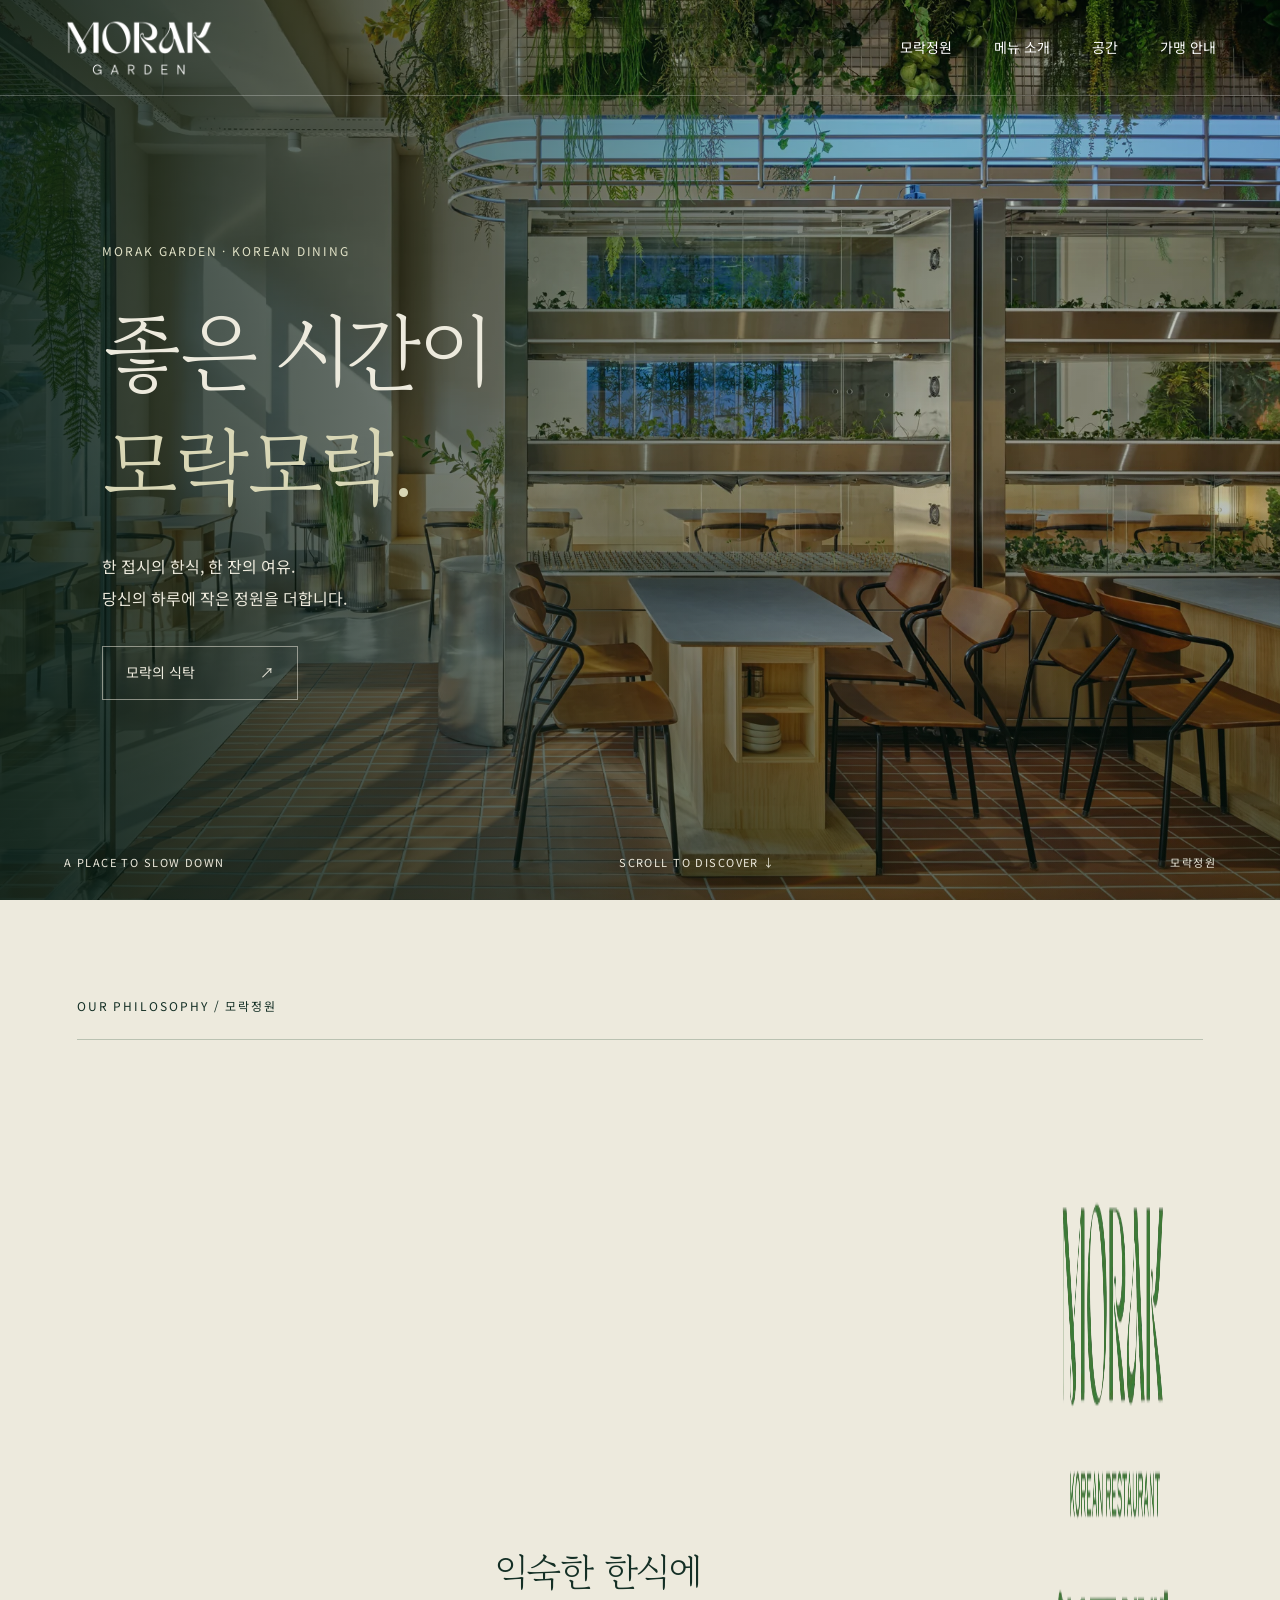
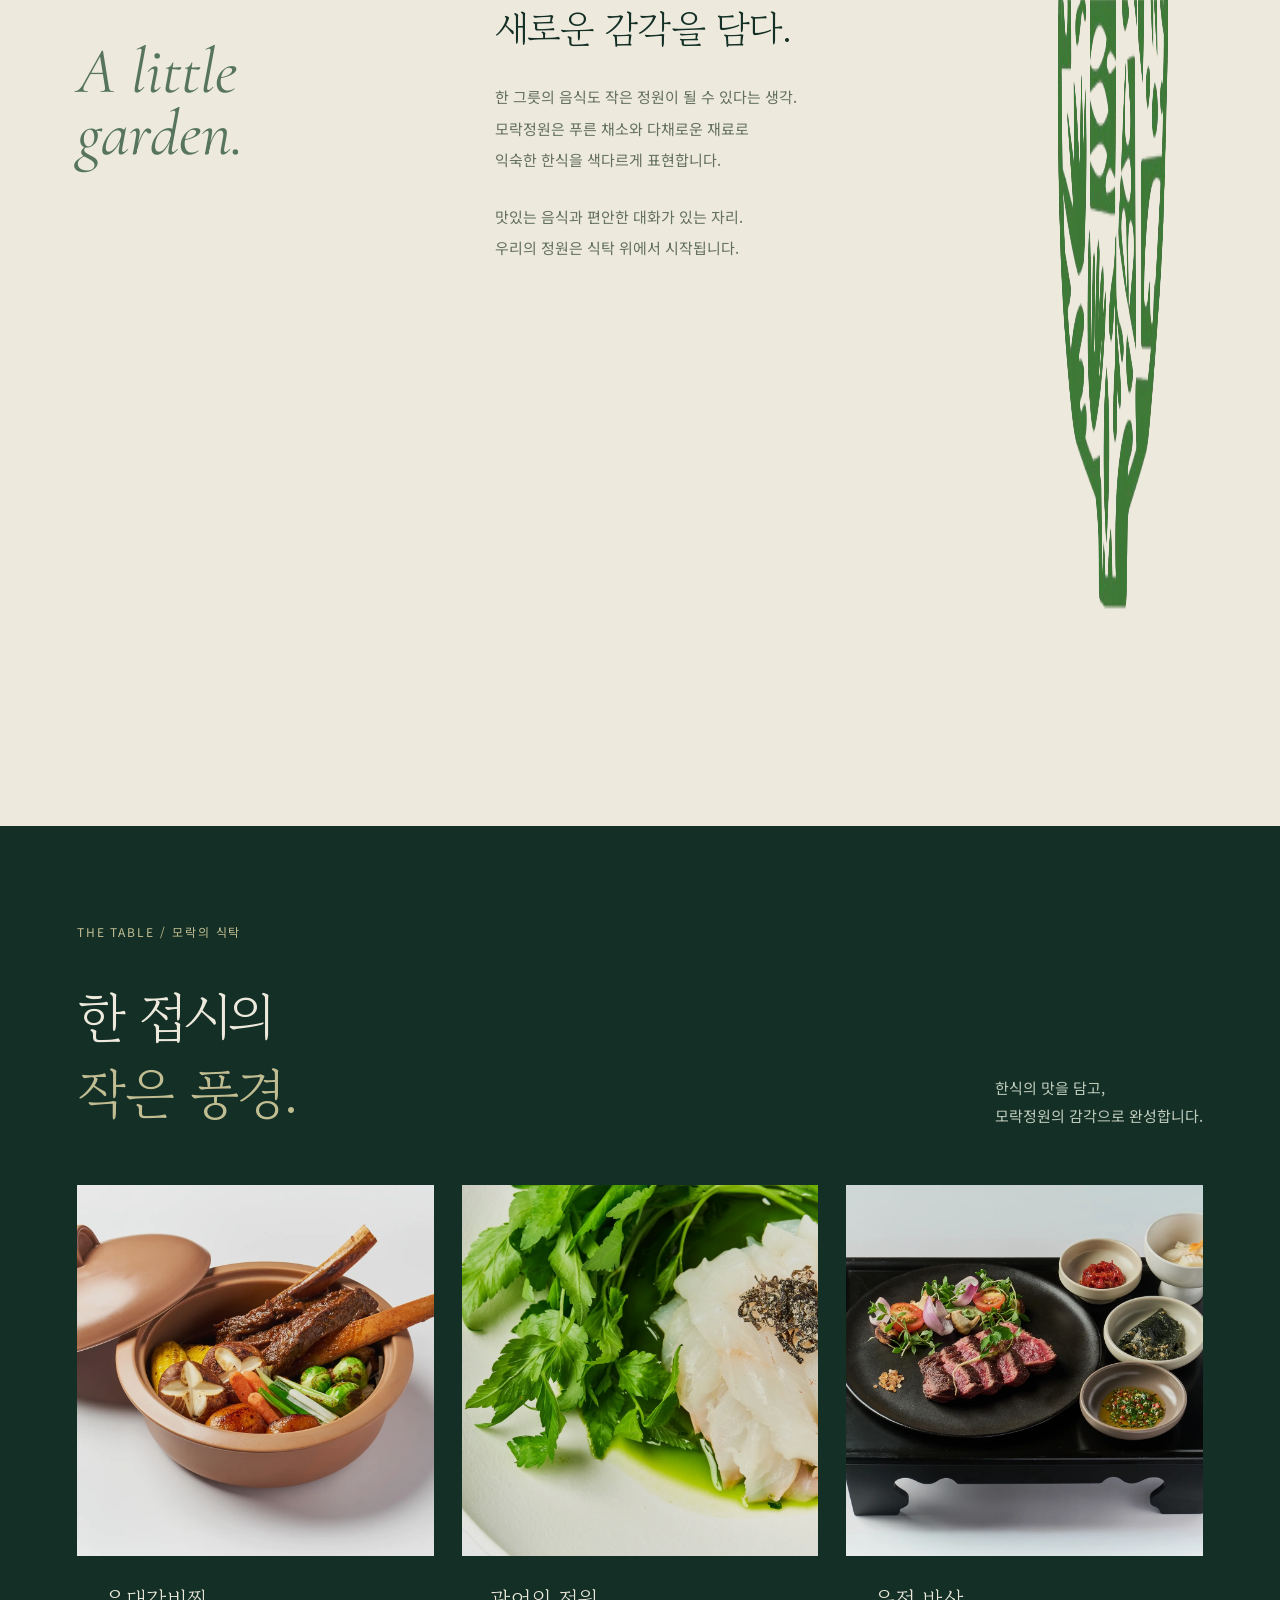
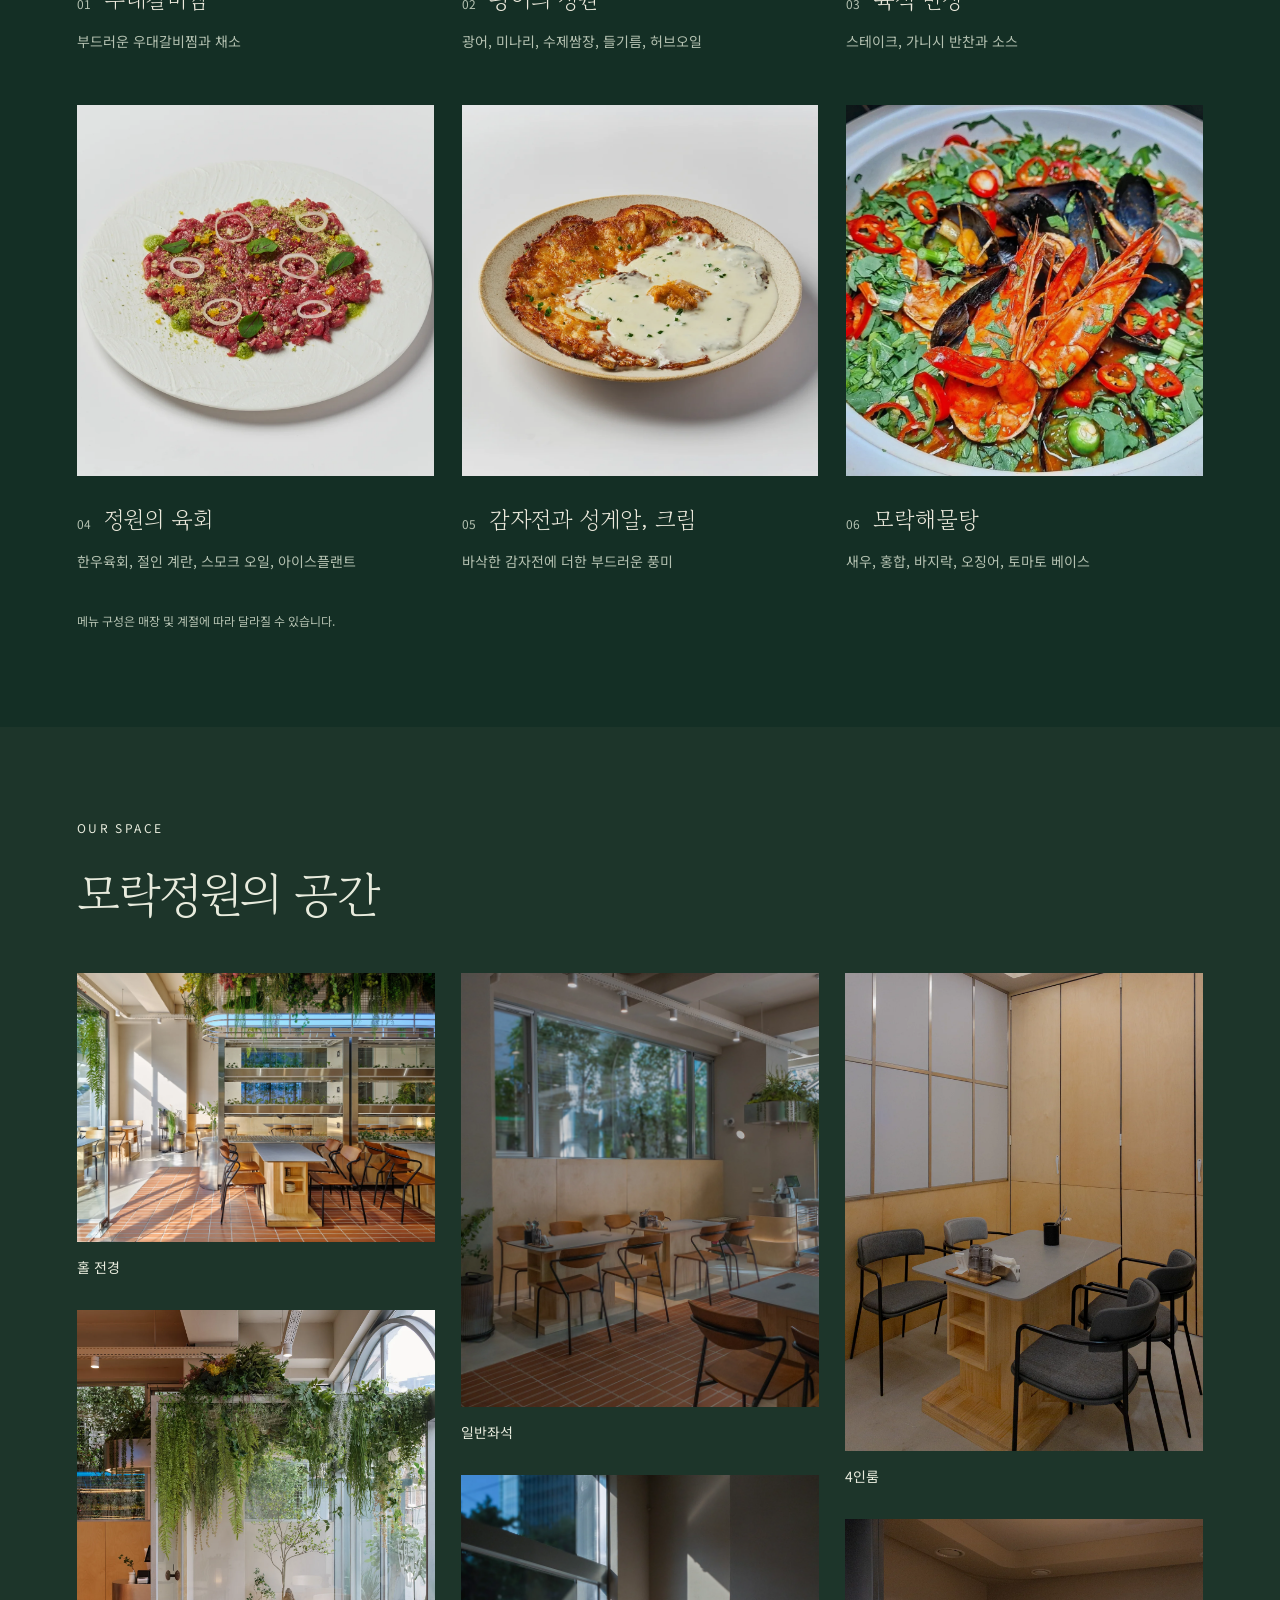
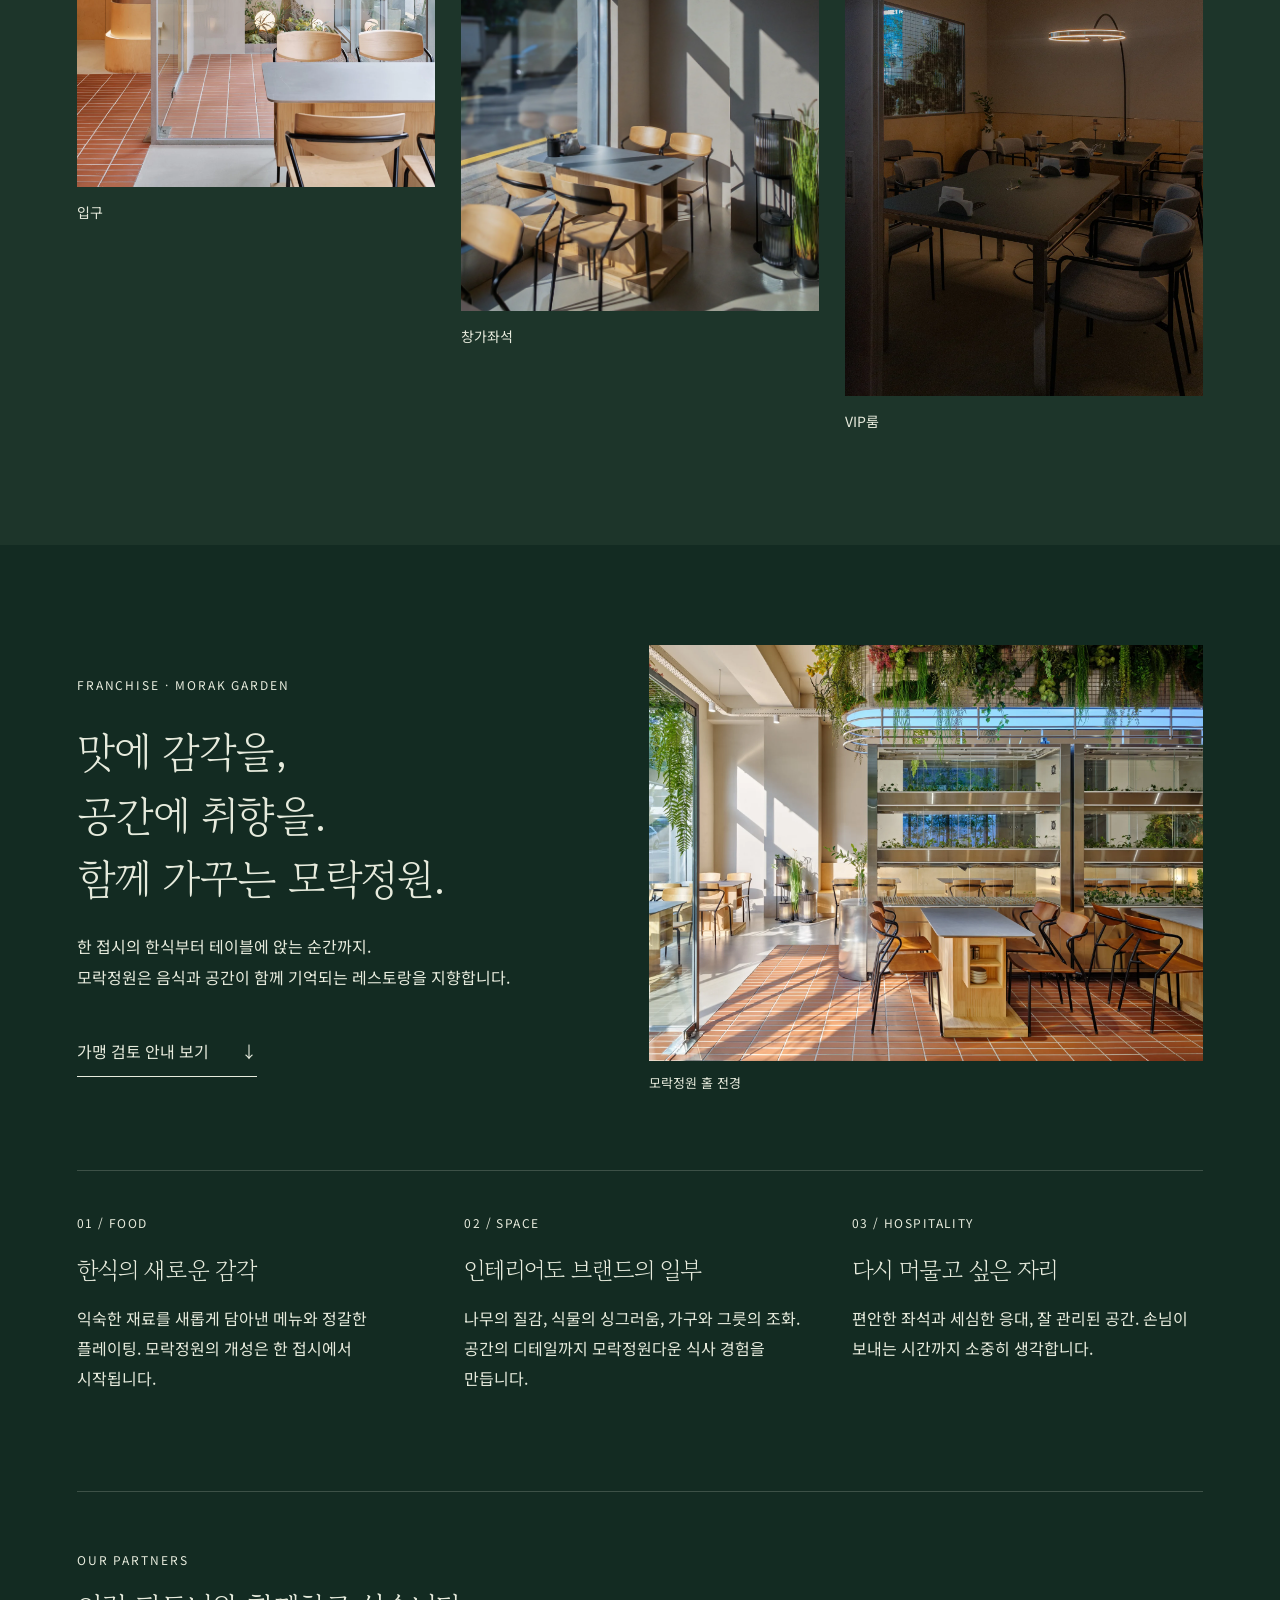
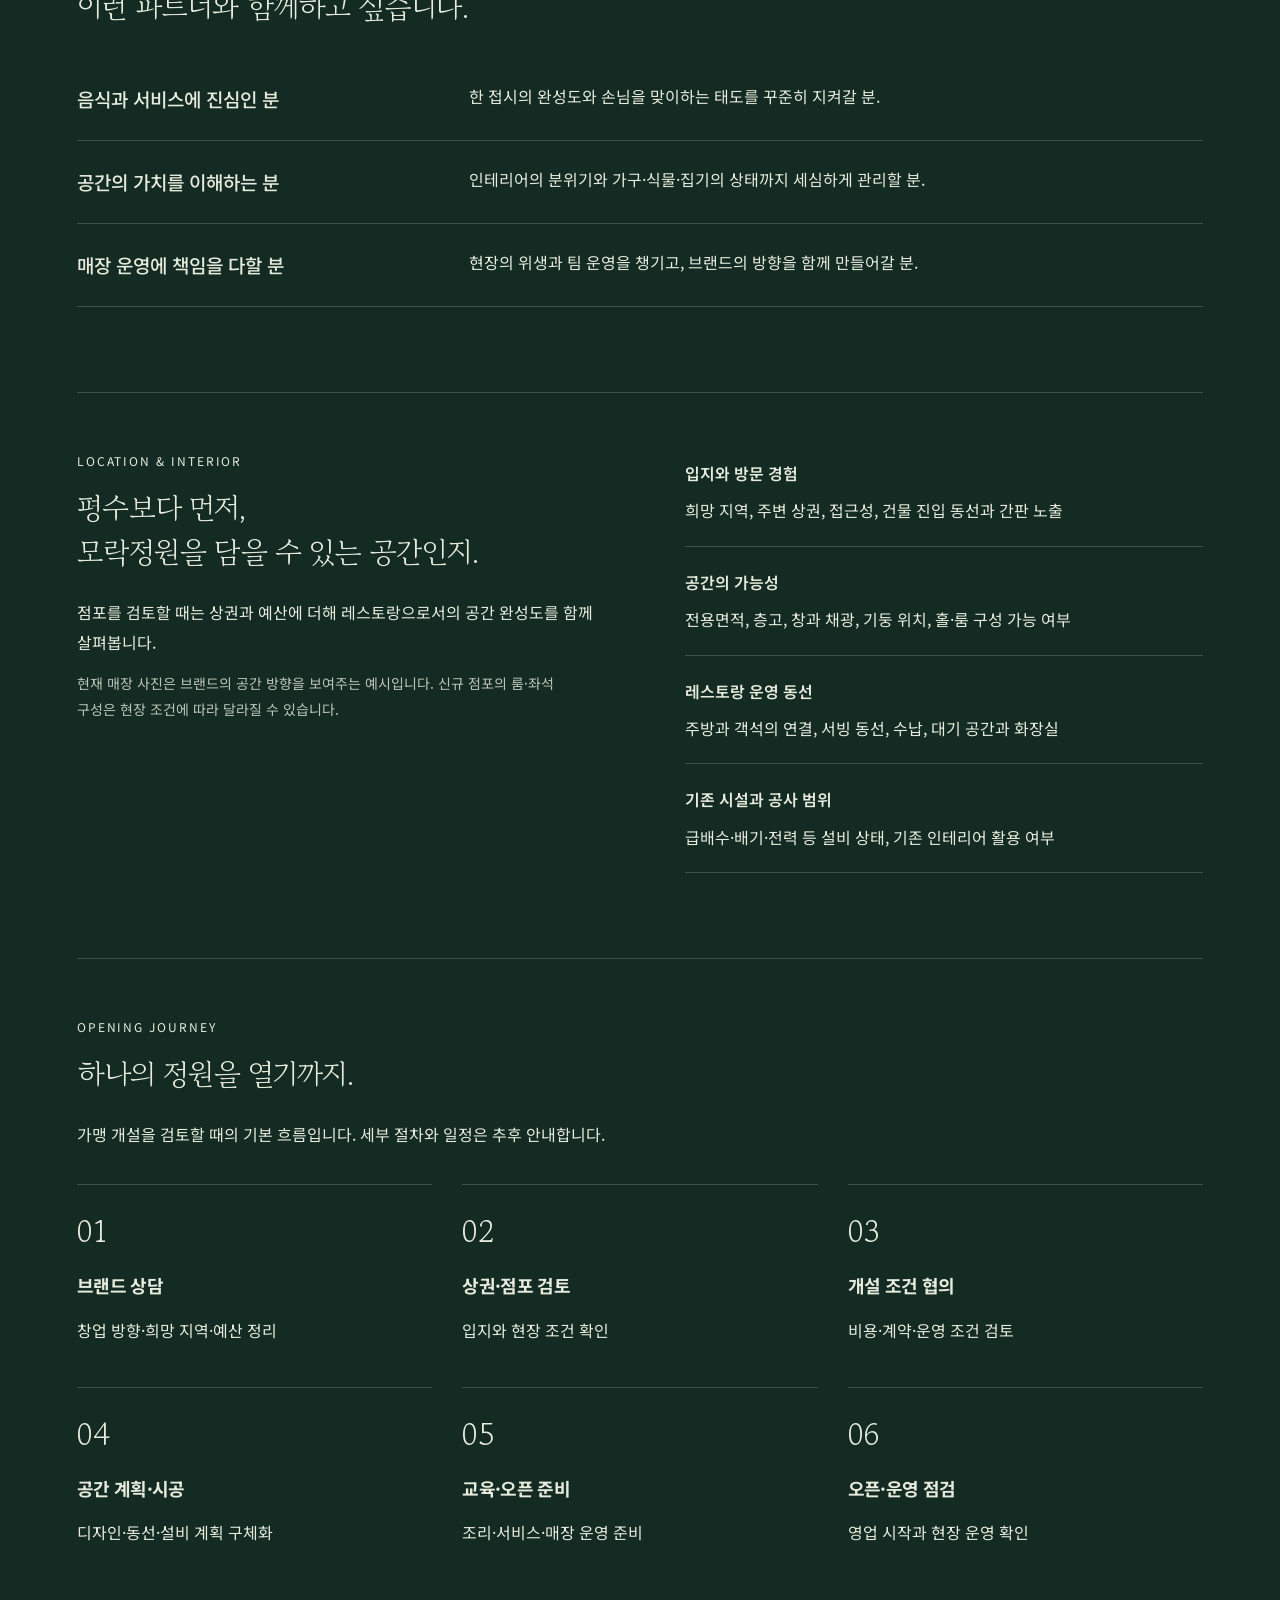
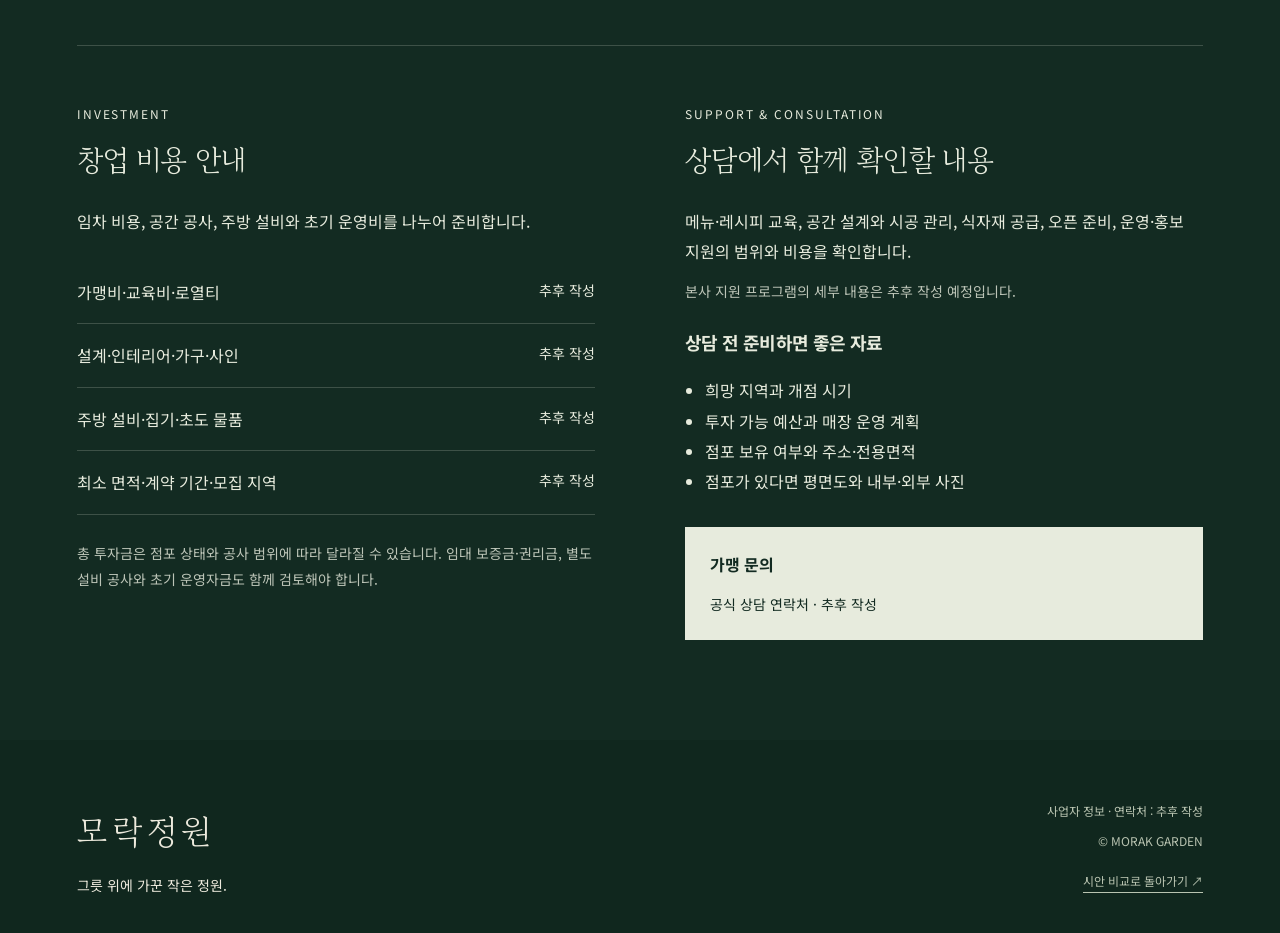
==== commit a7dbf56c: "Add design-led restaurant franchise guidance to all three concepts" ====
--- a/design-2/index.html
+++ b/design-2/index.html
@@ -1,4 +1,11 @@
-<!doctype html><html lang="ko"><head><meta charset="utf-8"><meta name="viewport" content="width=device-width,initial-scale=1"><title>시안 2 · 머무는 정원 | 모락정원</title><meta name="description" content="모락정원의 메뉴와 공간, 가맹 안내"><link rel="icon" href="../favicon.svg"><link rel="preconnect" href="https://fonts.googleapis.com"><link rel="preconnect" href="https://fonts.gstatic.com" crossorigin><link href="https://fonts.googleapis.com/css2?family=Gowun+Batang:wght@400;700&family=Noto+Sans+KR:wght@400;500;600;700&family=Cormorant+Garamond:wght@400;500;600&display=swap" rel="stylesheet"><link rel="stylesheet" href="../designs/base.css"><link rel="stylesheet" href="design-2.css"><script src="../designs/navigation.js" defer></script><link rel="stylesheet" href="../designs/interiors.css"><script src="../designs/spaces.js" defer></script></head><body><a class="skip" href="#main">본문 바로가기</a><header class="site-header"><a class="brand" href="#" aria-label="모락정원 홈"><img src="../assets/logo.webp" alt="MORAK GARDEN" width="160" height="64"></a><button class="nav-toggle" aria-expanded="false" aria-controls="navigation" aria-label="메뉴 열기"><span></span><span></span></button><nav id="navigation" aria-label="주요 메뉴"><a href="#about">모락정원</a><a href="#menu">메뉴 소개</a><a href="#space">공간</a><a href="#franchise">가맹 안내</a></nav></header><main id="main"><section class="cinema-hero"><img class="hero-background" src="../assets/space-hall.webp" alt="모락정원 홀 전경" width="1800" height="1350" fetchpriority="high"><div class="hero-shade"></div><div class="hero-text"><p class="eyebrow">MORAK GARDEN · KOREAN DINING</p><h1>좋은 시간이<br><em>모락모락.</em></h1><p>한 접시의 한식, 한 잔의 여유.<br>당신의 하루에 작은 정원을 더합니다.</p><a class="outline-link" href="#menu">모락의 식탁 <span>↗</span></a></div><div class="hero-bottom"><span>A PLACE TO SLOW DOWN</span><a href="#about">SCROLL TO DISCOVER ↓</a><span>모락정원</span></div></section>
+<!doctype html><html lang="ko"><head><meta charset="utf-8"><meta name="viewport" content="width=device-width,initial-scale=1"><title>시안 2 · 머무는 정원 | 모락정원</title><meta name="description" content="모락정원의 메뉴와 공간, 가맹 안내"><link rel="icon" href="../favicon.svg"><link rel="preconnect" href="https://fonts.googleapis.com"><link rel="preconnect" href="https://fonts.gstatic.com" crossorigin><link href="https://fonts.googleapis.com/css2?family=Gowun+Batang:wght@400;700&family=Noto+Sans+KR:wght@400;500;600;700&family=Cormorant+Garamond:wght@400;500;600&display=swap" rel="stylesheet"><link rel="stylesheet" href="../designs/base.css"><link rel="stylesheet" href="design-2.css"><script src="../designs/navigation.js" defer></script><link rel="stylesheet" href="../designs/interiors.css"><script src="../designs/spaces.js" defer></script><link rel="stylesheet" href="../designs/franchise.css"></head><body><a class="skip" href="#main">본문 바로가기</a><header class="site-header"><a class="brand" href="#" aria-label="모락정원 홈"><img src="../assets/logo.webp" alt="MORAK GARDEN" width="160" height="64"></a><button class="nav-toggle" aria-expanded="false" aria-controls="navigation" aria-label="메뉴 열기"><span></span><span></span></button><nav id="navigation" aria-label="주요 메뉴"><a href="#about">모락정원</a><a href="#menu">메뉴 소개</a><a href="#space">공간</a><a href="#franchise">가맹 안내</a></nav></header><main id="main"><section class="cinema-hero"><img class="hero-background" src="../assets/space-hall.webp" alt="모락정원 홀 전경" width="1800" height="1350" fetchpriority="high"><div class="hero-shade"></div><div class="hero-text"><p class="eyebrow">MORAK GARDEN · KOREAN DINING</p><h1>좋은 시간이<br><em>모락모락.</em></h1><p>한 접시의 한식, 한 잔의 여유.<br>당신의 하루에 작은 정원을 더합니다.</p><a class="outline-link" href="#menu">모락의 식탁 <span>↗</span></a></div><div class="hero-bottom"><span>A PLACE TO SLOW DOWN</span><a href="#about">SCROLL TO DISCOVER ↓</a><span>모락정원</span></div></section>
 <section id="about" class="story section"><div class="section-label">OUR PHILOSOPHY / 모락정원</div><div class="story-inner"><span class="serif-word">A little<br>garden.</span><div><h2>익숙한 한식에<br>새로운 감각을 담다.</h2><p>한 그릇의 음식도 작은 정원이 될 수 있다는 생각.<br>모락정원은 푸른 채소와 다채로운 재료로<br>익숙한 한식을 색다르게 표현합니다.</p><p>맛있는 음식과 편안한 대화가 있는 자리.<br>우리의 정원은 식탁 위에서 시작됩니다.</p></div><img class="emblem" src="../assets/emblem.webp" alt="모락정원 브랜드 심볼" width="1200" height="1200" loading="lazy"></div></section>
 <section id="menu" class="menu section"><div class="menu-intro"><div><div class="section-label">THE TABLE / 모락의 식탁</div><h2>한 접시의<br><em>작은 풍경.</em></h2></div><p>한식의 맛을 담고,<br>모락정원의 감각으로 완성합니다.</p></div><div class="menu-grid"><article class="dish"><div class="dish-photo"><img class="" src="../assets/food-galbi.webp" alt="우대갈비찜" width="1800" height="1200" loading="lazy"></div><div class="dish-heading"><span class="number">01</span><h3>우대갈비찜</h3></div><p>부드러운 우대갈비찜과 채소</p></article><article class="dish"><div class="dish-photo"><img class="" src="../assets/food-flatfish.webp" alt="광어의 정원" width="1800" height="1200" loading="lazy"></div><div class="dish-heading"><span class="number">02</span><h3>광어의 정원</h3></div><p>광어, 미나리, 수제쌈장, 들기름, 허브오일</p></article><article class="dish"><div class="dish-photo"><img class="" src="../assets/food-yukjeok.webp" alt="육적 반상" width="1800" height="1200" loading="lazy"></div><div class="dish-heading"><span class="number">03</span><h3>육적 반상</h3></div><p>스테이크, 가니시 반찬과 소스</p></article><article class="dish"><div class="dish-photo"><img class="" src="../assets/food-tartare.webp" alt="정원의 육회" width="1800" height="1200" loading="lazy"></div><div class="dish-heading"><span class="number">04</span><h3>정원의 육회</h3></div><p>한우육회, 절인 계란, 스모크 오일, 아이스플랜트</p></article><article class="dish"><div class="dish-photo"><img class="" src="../assets/food-potato.webp" alt="감자전과 성게알, 크림" width="1800" height="1200" loading="lazy"></div><div class="dish-heading"><span class="number">05</span><h3>감자전과 성게알, 크림</h3></div><p>바삭한 감자전에 더한 부드러운 풍미</p></article><article class="dish"><div class="dish-photo"><img class="" src="../assets/food-seafood.webp" alt="모락해물탕" width="1078" height="1072" loading="lazy"></div><div class="dish-heading"><span class="number">06</span><h3>모락해물탕</h3></div><p>새우, 홍합, 바지락, 오징어, 토마토 베이스</p></article></div><p class="note">메뉴 구성은 매장 및 계절에 따라 달라질 수 있습니다.</p></section>
-<section id="space" class="morak-spaces" aria-labelledby="space-title"><div class="morak-space-heading"><p>OUR SPACE</p><h2 id="space-title">모락정원의 공간</h2></div><div class="morak-space-gallery"><figure><a href="../assets/space-hall.webp" target="_blank" rel="noopener" aria-label="홀 전경 사진 크게 보기"><img src="../assets/space-hall.webp" alt="홀 전경" width="1800" height="1350" loading="lazy"></a><figcaption>홀 전경</figcaption></figure><figure><a href="../assets/space-entrance.webp" target="_blank" rel="noopener" aria-label="입구 사진 크게 보기"><img src="../assets/space-entrance.webp" alt="입구" width="1350" height="1800" loading="lazy"></a><figcaption>입구</figcaption></figure><figure><a href="../assets/space-seating.webp" target="_blank" rel="noopener" aria-label="일반좌석 사진 크게 보기"><img src="../assets/space-seating.webp" alt="일반좌석" width="1487" height="1800" loading="lazy"></a><figcaption>일반좌석</figcaption></figure><figure><a href="../assets/space-window.webp" target="_blank" rel="noopener" aria-label="창가좌석 사진 크게 보기"><img src="../assets/space-window.webp" alt="창가좌석" width="1477" height="1800" loading="lazy"></a><figcaption>창가좌석</figcaption></figure><figure><a href="../assets/space-room-four.webp" target="_blank" rel="noopener" aria-label="4인룸 사진 크게 보기"><img src="../assets/space-room-four.webp" alt="4인룸" width="1350" height="1800" loading="lazy"></a><figcaption>4인룸</figcaption></figure><figure><a href="../assets/space-vip.webp" target="_blank" rel="noopener" aria-label="VIP룸 사진 크게 보기"><img src="../assets/space-vip.webp" alt="VIP룸" width="1350" height="1800" loading="lazy"></a><figcaption>VIP룸</figcaption></figure></div></section><section id="franchise" class="franchise section"><div class="section-label">FRANCHISE / 함께하는 모락</div><div class="franchise-intro"><h2>다음 정원은,<br>당신과 함께.</h2><p>모락정원 가맹 안내</p></div><div class="franchise-rows"><div><span>01</span><h3>브랜드 경쟁력</h3><p>추후 작성</p></div><div><span>02</span><h3>창업 비용</h3><p>추후 작성</p></div><div><span>03</span><h3>가맹 개설 절차</h3><p>추후 작성</p></div><div><span>04</span><h3>본사 지원 시스템</h3><p>추후 작성</p></div><div><span>05</span><h3>가맹 문의</h3><p>추후 작성</p></div></div></section></main><footer><div><a href="#" class="footer-name">모락정원</a><p>그릇 위에 가꾼 작은 정원.</p></div><div class="footer-info"><span>사업자 정보 · 연락처 : 추후 작성</span><span>© MORAK GARDEN</span><a href="../designs/">시안 비교로 돌아가기 ↗</a></div></footer></body></html>+<section id="space" class="morak-spaces" aria-labelledby="space-title"><div class="morak-space-heading"><p>OUR SPACE</p><h2 id="space-title">모락정원의 공간</h2></div><div class="morak-space-gallery"><figure><a href="../assets/space-hall.webp" target="_blank" rel="noopener" aria-label="홀 전경 사진 크게 보기"><img src="../assets/space-hall.webp" alt="홀 전경" width="1800" height="1350" loading="lazy"></a><figcaption>홀 전경</figcaption></figure><figure><a href="../assets/space-entrance.webp" target="_blank" rel="noopener" aria-label="입구 사진 크게 보기"><img src="../assets/space-entrance.webp" alt="입구" width="1350" height="1800" loading="lazy"></a><figcaption>입구</figcaption></figure><figure><a href="../assets/space-seating.webp" target="_blank" rel="noopener" aria-label="일반좌석 사진 크게 보기"><img src="../assets/space-seating.webp" alt="일반좌석" width="1487" height="1800" loading="lazy"></a><figcaption>일반좌석</figcaption></figure><figure><a href="../assets/space-window.webp" target="_blank" rel="noopener" aria-label="창가좌석 사진 크게 보기"><img src="../assets/space-window.webp" alt="창가좌석" width="1477" height="1800" loading="lazy"></a><figcaption>창가좌석</figcaption></figure><figure><a href="../assets/space-room-four.webp" target="_blank" rel="noopener" aria-label="4인룸 사진 크게 보기"><img src="../assets/space-room-four.webp" alt="4인룸" width="1350" height="1800" loading="lazy"></a><figcaption>4인룸</figcaption></figure><figure><a href="../assets/space-vip.webp" target="_blank" rel="noopener" aria-label="VIP룸 사진 크게 보기"><img src="../assets/space-vip.webp" alt="VIP룸" width="1350" height="1800" loading="lazy"></a><figcaption>VIP룸</figcaption></figure></div></section><section id="franchise" class="morak-partners" aria-labelledby="partner-title">
+<div class="partner-opening"><div class="partner-intro"><p class="partner-kicker">FRANCHISE · MORAK GARDEN</p><h2 id="partner-title">맛에 감각을,<br>공간에 취향을.<br><em>함께 가꾸는 모락정원.</em></h2><p class="partner-lead">한 접시의 한식부터 테이블에 앉는 순간까지.<br>모락정원은 음식과 공간이 함께 기억되는 레스토랑을 지향합니다.</p><a class="partner-link" href="#partner-guide">가맹 검토 안내 보기 <span aria-hidden="true">↓</span></a></div><figure class="partner-cover"><img src="../assets/space-hall.webp" alt="식물과 나무 가구가 어우러진 모락정원 홀 전경" width="1800" height="1350" loading="lazy"><figcaption>모락정원 홀 전경</figcaption></figure></div>
+<div class="partner-values"><article><span>01 / FOOD</span><h3>한식의 새로운 감각</h3><p>익숙한 재료를 새롭게 담아낸 메뉴와 정갈한 플레이팅. 모락정원의 개성은 한 접시에서 시작됩니다.</p></article><article><span>02 / SPACE</span><h3>인테리어도 브랜드의 일부</h3><p>나무의 질감, 식물의 싱그러움, 가구와 그릇의 조화. 공간의 디테일까지 모락정원다운 식사 경험을 만듭니다.</p></article><article><span>03 / HOSPITALITY</span><h3>다시 머물고 싶은 자리</h3><p>편안한 좌석과 세심한 응대, 잘 관리된 공간. 손님이 보내는 시간까지 소중히 생각합니다.</p></article></div>
+<div id="partner-guide" class="partner-block"><div class="partner-heading"><p class="partner-kicker">OUR PARTNERS</p><h3>이런 파트너와 함께하고 싶습니다.</h3></div><ul class="partner-principles"><li><b>음식과 서비스에 진심인 분</b><span>한 접시의 완성도와 손님을 맞이하는 태도를 꾸준히 지켜갈 분.</span></li><li><b>공간의 가치를 이해하는 분</b><span>인테리어의 분위기와 가구·식물·집기의 상태까지 세심하게 관리할 분.</span></li><li><b>매장 운영에 책임을 다할 분</b><span>현장의 위생과 팀 운영을 챙기고, 브랜드의 방향을 함께 만들어갈 분.</span></li></ul></div>
+<div class="partner-block partner-location"><div class="partner-heading"><p class="partner-kicker">LOCATION & INTERIOR</p><h3>평수보다 먼저,<br>모락정원을 담을 수 있는 공간인지.</h3><p>점포를 검토할 때는 상권과 예산에 더해 레스토랑으로서의 공간 완성도를 함께 살펴봅니다.</p><p class="partner-note">현재 매장 사진은 브랜드의 공간 방향을 보여주는 예시입니다. 신규 점포의 룸·좌석 구성은 현장 조건에 따라 달라질 수 있습니다.</p></div><dl class="partner-checks"><div><dt>입지와 방문 경험</dt><dd>희망 지역, 주변 상권, 접근성, 건물 진입 동선과 간판 노출</dd></div><div><dt>공간의 가능성</dt><dd>전용면적, 층고, 창과 채광, 기둥 위치, 홀·룸 구성 가능 여부</dd></div><div><dt>레스토랑 운영 동선</dt><dd>주방과 객석의 연결, 서빙 동선, 수납, 대기 공간과 화장실</dd></div><div><dt>기존 시설과 공사 범위</dt><dd>급배수·배기·전력 등 설비 상태, 기존 인테리어 활용 여부</dd></div></dl></div>
+<div class="partner-block"><div class="partner-heading"><p class="partner-kicker">OPENING JOURNEY</p><h3>하나의 정원을 열기까지.</h3><p>가맹 개설을 검토할 때의 기본 흐름입니다. 세부 절차와 일정은 추후 안내합니다.</p></div><ol class="partner-steps"><li><span>01</span><h4>브랜드 상담</h4><p>창업 방향·희망 지역·예산 정리</p></li><li><span>02</span><h4>상권·점포 검토</h4><p>입지와 현장 조건 확인</p></li><li><span>03</span><h4>개설 조건 협의</h4><p>비용·계약·운영 조건 검토</p></li><li><span>04</span><h4>공간 계획·시공</h4><p>디자인·동선·설비 계획 구체화</p></li><li><span>05</span><h4>교육·오픈 준비</h4><p>조리·서비스·매장 운영 준비</p></li><li><span>06</span><h4>오픈·운영 점검</h4><p>영업 시작과 현장 운영 확인</p></li></ol></div>
+<div class="partner-block partner-detail-grid"><div><p class="partner-kicker">INVESTMENT</p><h3>창업 비용 안내</h3><p>임차 비용, 공간 공사, 주방 설비와 초기 운영비를 나누어 준비합니다.</p><dl class="partner-costs"><div><dt>가맹비·교육비·로열티</dt><dd>추후 작성</dd></div><div><dt>설계·인테리어·가구·사인</dt><dd>추후 작성</dd></div><div><dt>주방 설비·집기·초도 물품</dt><dd>추후 작성</dd></div><div><dt>최소 면적·계약 기간·모집 지역</dt><dd>추후 작성</dd></div></dl><p class="partner-note">총 투자금은 점포 상태와 공사 범위에 따라 달라질 수 있습니다. 임대 보증금·권리금, 별도 설비 공사와 초기 운영자금도 함께 검토해야 합니다.</p></div><div><p class="partner-kicker">SUPPORT & CONSULTATION</p><h3>상담에서 함께 확인할 내용</h3><p>메뉴·레시피 교육, 공간 설계와 시공 관리, 식자재 공급, 오픈 준비, 운영·홍보 지원의 범위와 비용을 확인합니다.</p><p class="partner-note">본사 지원 프로그램의 세부 내용은 추후 작성 예정입니다.</p><h4>상담 전 준비하면 좋은 자료</h4><ul class="partner-prep"><li>희망 지역과 개점 시기</li><li>투자 가능 예산과 매장 운영 계획</li><li>점포 보유 여부와 주소·전용면적</li><li>점포가 있다면 평면도와 내부·외부 사진</li></ul><div class="partner-contact"><b>가맹 문의</b><p>공식 상담 연락처 · 추후 작성</p></div></div></div>
+</section></main><footer><div><a href="#" class="footer-name">모락정원</a><p>그릇 위에 가꾼 작은 정원.</p></div><div class="footer-info"><span>사업자 정보 · 연락처 : 추후 작성</span><span>© MORAK GARDEN</span><a href="../designs/">시안 비교로 돌아가기 ↗</a></div></footer></body></html>
--- a/designs/franchise.css
+++ b/designs/franchise.css
@@ -0,0 +1,4 @@
+.morak-partners{--partner-ink:#244831;--partner-line:#24483133;color:var(--partner-ink);background:#f5f3e9;padding:100px 6%;scroll-margin-top:100px;font-size:16px;line-height:1.9}
+.morak-partners *{box-sizing:border-box}.morak-partners h2,.morak-partners h3,.morak-partners h4{color:inherit;letter-spacing:-.035em}.morak-partners h2,.morak-partners h3{font-family:'Gowun Batang',serif;font-weight:400}.morak-partners h2{font-size:clamp(34px,3.3vw,58px);line-height:1.5;margin:22px 0}.morak-partners h2 em{font-style:normal}.morak-partners h3{font-size:clamp(25px,2.3vw,36px);line-height:1.5;margin:10px 0 24px}.morak-partners h4{font-size:18px;margin:20px 0 10px}.morak-partners p{font-size:16px;line-height:1.9;margin:12px 0}.morak-partners .partner-kicker{font-size:12px;letter-spacing:.16em}.partner-opening{display:grid;grid-template-columns:1fr 1.1fr;gap:6%;align-items:center}.partner-cover{margin:0}.partner-cover img{display:block;width:100%;height:auto}.partner-cover figcaption{font-size:13px;margin-top:10px}.partner-link{display:inline-flex;gap:32px;margin-top:22px;padding:10px 0;border-bottom:1px solid currentColor;text-decoration:none;color:inherit}.partner-values{display:grid;grid-template-columns:repeat(3,minmax(0,1fr));gap:36px;margin-top:75px;padding-top:35px;border-top:1px solid var(--partner-line)}.partner-values article>span{font-size:12px;letter-spacing:.12em}.partner-values h3{font-size:24px;margin:15px 0}.partner-block{margin-top:85px;padding-top:45px;border-top:1px solid var(--partner-line);scroll-margin-top:110px}.partner-principles{list-style:none;margin:30px 0 0;padding:0}.partner-principles li{display:grid;grid-template-columns:1fr 2fr;gap:25px;padding:23px 0;border-bottom:1px solid var(--partner-line)}.partner-principles b{font-size:19px;font-weight:500}.partner-location{display:grid;grid-template-columns:1fr 1fr;gap:8%}.partner-checks{margin:0}.partner-checks>div{padding:20px 0;border-bottom:1px solid var(--partner-line)}.partner-checks dt{font-weight:600;margin-bottom:7px}.partner-checks dd{margin:0}.morak-partners .partner-note{font-size:14px;opacity:.8}.partner-steps{display:grid;grid-template-columns:repeat(3,minmax(0,1fr));gap:30px;list-style:none;padding:0;margin:35px 0 0}.partner-steps li{border-top:1px solid var(--partner-line);padding-top:18px}.partner-steps li>span{font-family:'Gowun Batang',serif;font-size:30px}.partner-steps h4{margin-top:8px}.partner-detail-grid{display:grid;grid-template-columns:1fr 1fr;gap:8%}.partner-costs{margin:25px 0}.partner-costs>div{display:flex;justify-content:space-between;gap:15px;padding:16px 0;border-bottom:1px solid var(--partner-line)}.partner-costs dd{margin:0;white-space:nowrap;font-size:14px}.partner-prep{padding-left:20px}.partner-contact{margin-top:30px;padding:22px 25px;background:#244831;color:#f5f3e9}.partner-contact p{font-size:14px;margin-bottom:0}body:has(.cinema-hero) .morak-partners{--partner-ink:#e7ebdd;--partner-line:#e7ebdd33;background:#132b22}body:has(.cinema-hero) .partner-contact{background:#e7ebdd;color:#132b22}body:has(.editorial-hero) .partner-opening{align-items:start}
+@media(max-width:900px){.partner-opening,.partner-location,.partner-detail-grid{grid-template-columns:1fr;gap:36px}.partner-values{gap:22px}.partner-values h3{font-size:22px}}
+@media(max-width:600px){.morak-partners{padding:60px 6%}.partner-values{grid-template-columns:1fr;margin-top:45px;gap:26px}.partner-block{margin-top:55px;padding-top:30px}.partner-principles li{grid-template-columns:1fr;gap:8px}.partner-steps{grid-template-columns:1fr 1fr;gap:24px 20px}.partner-steps h4{font-size:17px}.partner-steps p{font-size:14px}.partner-costs dt{max-width:72%}.partner-detail-grid{gap:42px}}
